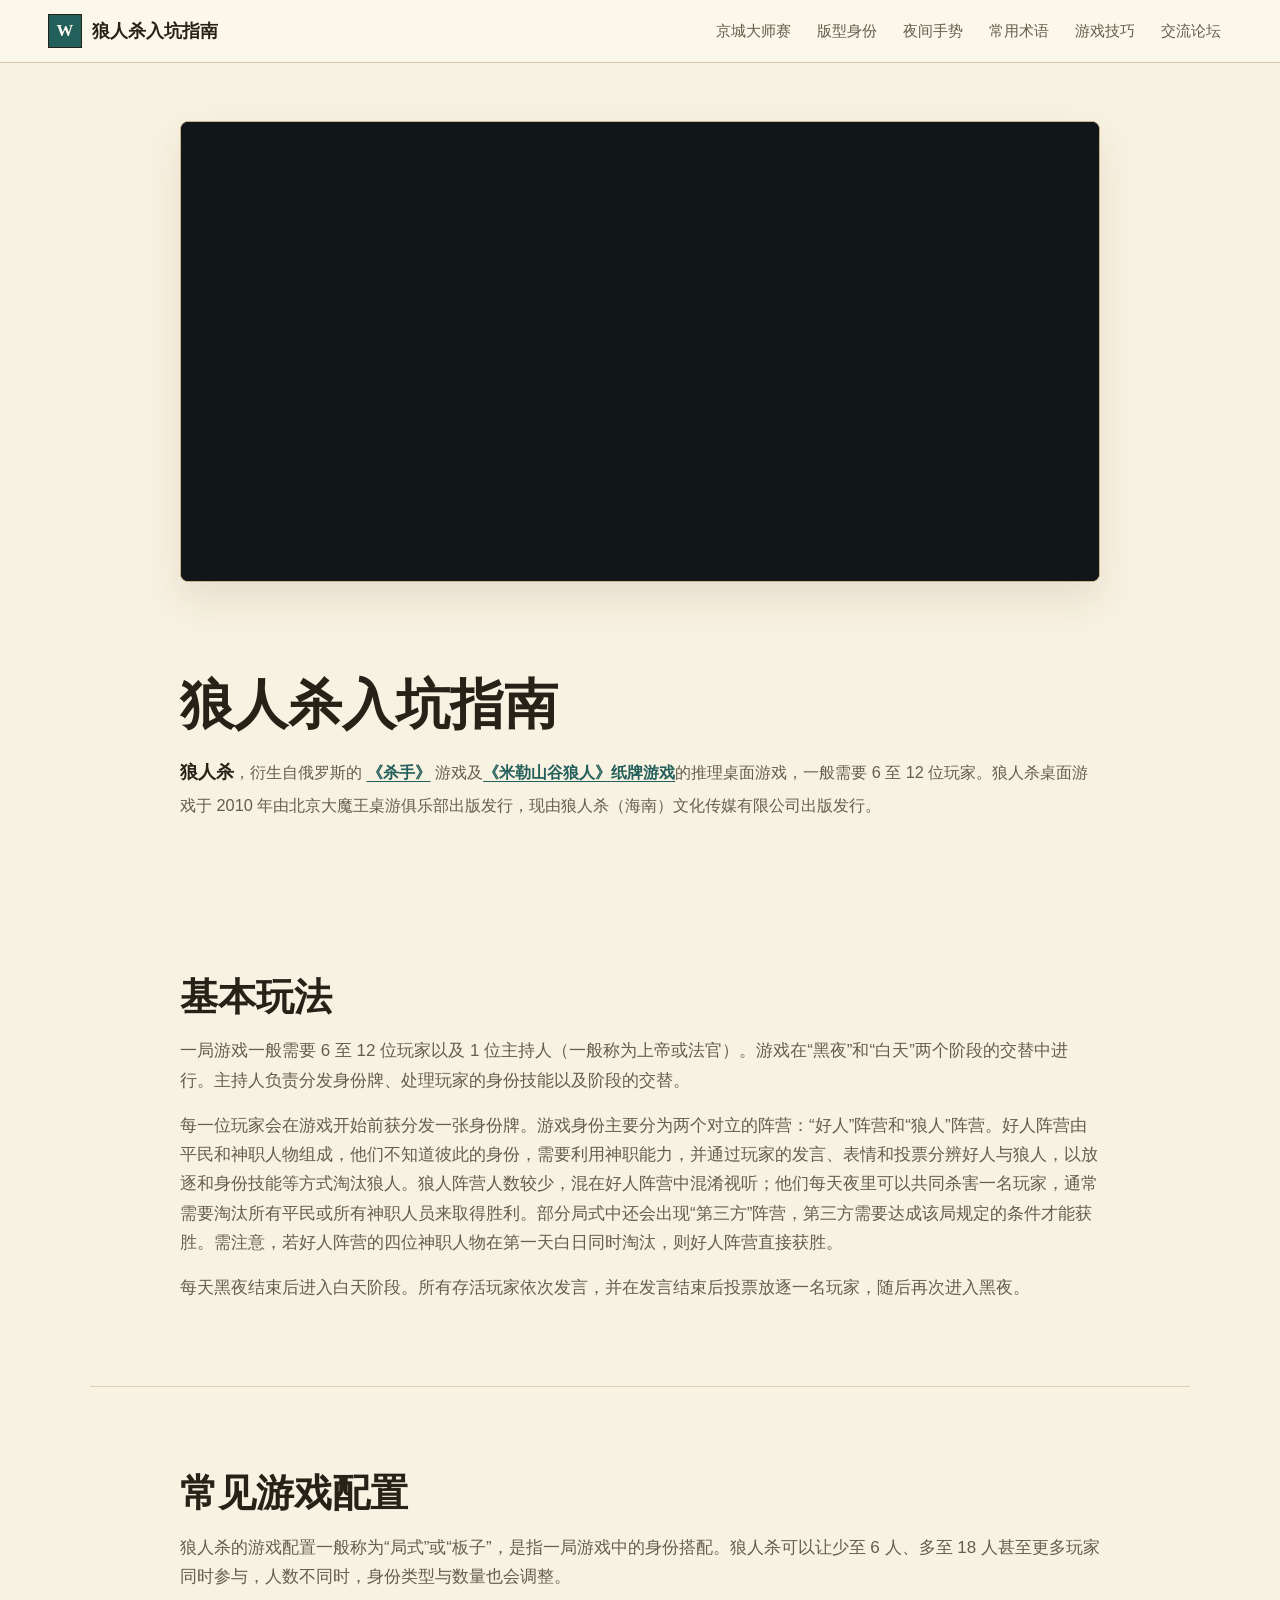
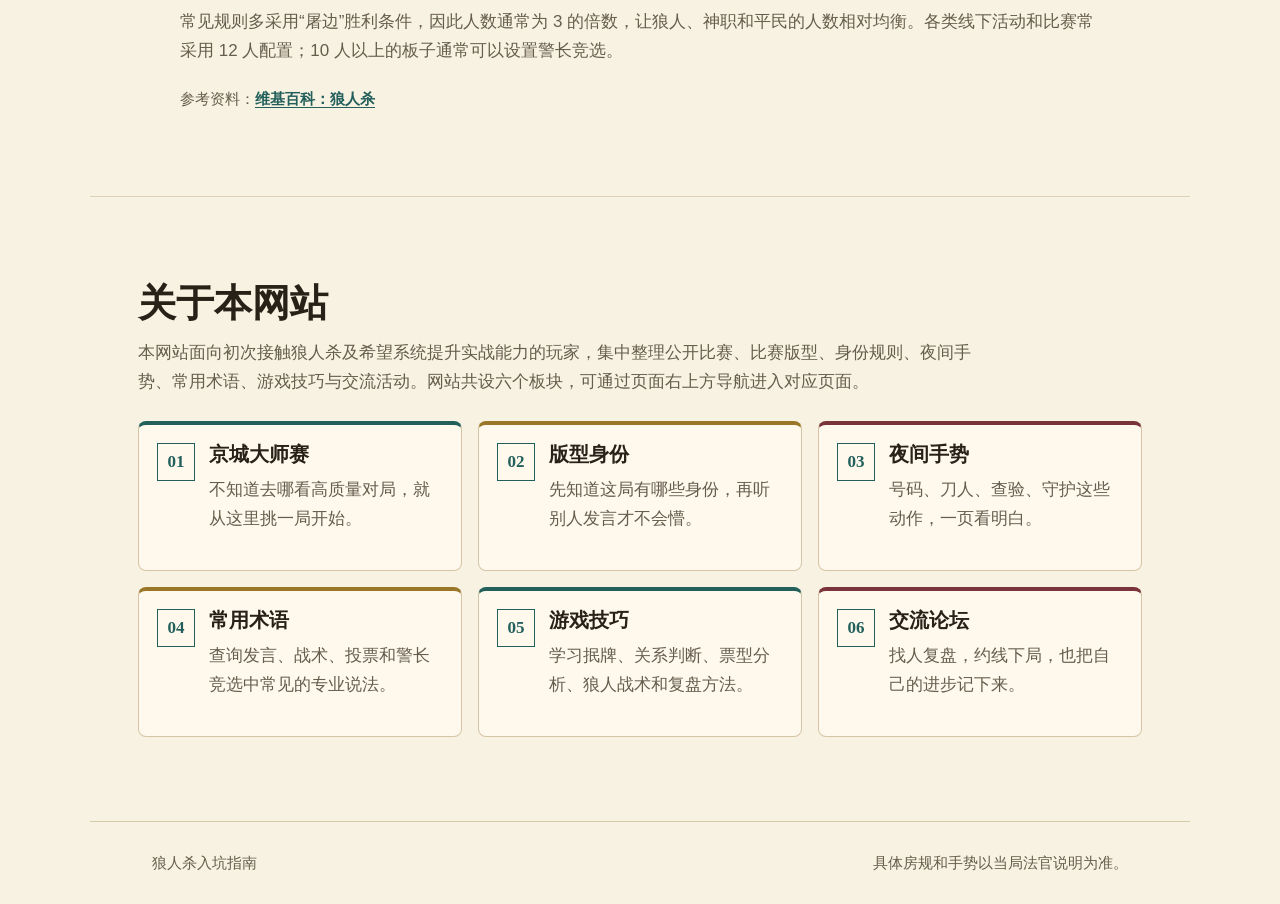
==== index.html @ 60374cb8 "添加首页动态海报并收起比赛合集" ====
﻿<!doctype html>
<html lang="zh-CN">
  <head>
    <meta charset="utf-8" />
    <meta name="viewport" content="width=device-width, initial-scale=1" />
    <link rel="icon" href="images/favicon.svg" type="image/svg+xml" />
    <title>狼人杀入坑指南</title>
    <meta
      name="description"
      content="狼人杀入门教学网站：了解基本玩法，查询京城大师赛、版型身份、夜间手势、常用术语、游戏技巧和交流活动。"
    />
    <link rel="stylesheet" href="styles.css?v=20260804-guide22" />
  </head>
  <body class="page-home">
    <a class="skip-link" href="#content">跳到正文</a>
    <header class="site-header" aria-label="主导航">
      <a class="brand" href="index.html" aria-label="狼人杀入坑指南首页">
        <span class="brand-mark" aria-hidden="true">W</span>
        <span>狼人杀入坑指南</span>
      </a>
      <button class="nav-toggle" type="button" aria-expanded="false" aria-controls="site-nav">
        <span aria-hidden="true"></span>
        <span class="visually-hidden">打开导航</span>
      </button>
      <nav class="site-nav" id="site-nav">
        <a href="pages/jcms.html">京城大师赛</a>
        <a href="pages/roles.html">版型身份</a>
        <a href="pages/signals.html">夜间手势</a>
        <a href="pages/speech.html">常用术语</a>
        <a href="pages/tips.html">游戏技巧</a>
        <a href="pages/forum.html">交流论坛</a>
      </nav>
    </header>

    <main id="content">
      <section class="home-cinematic" aria-label="狼人杀动态身份群像海报">
        <div class="home-video-stage" data-video-player>
          <video
            class="home-poster-video"
            src="media/werewolf-dynamic-poster.mp4"
            aria-label="月黑风高的村庄中，狼人杀各类身份动态群像"
            autoplay
            muted
            playsinline
            preload="metadata"
          ></video>
          <div class="video-controls" aria-label="视频控制栏">
            <button class="video-control-button" type="button" data-video-toggle aria-label="暂停" title="播放或暂停">❚❚</button>
            <input class="video-progress" type="range" min="0" max="1000" value="0" step="1" data-video-progress aria-label="视频进度" />
            <span class="video-time" aria-live="off"><span data-video-current>0:00</span><span aria-hidden="true"> / </span><span data-video-duration>0:00</span></span>
            <button class="video-control-button" type="button" data-video-mute aria-label="开启声音" title="静音或开启声音">🔇</button>
            <input class="video-volume" type="range" min="0" max="1" value="0" step="0.05" data-video-volume aria-label="音量" />
            <button class="video-speed" type="button" data-video-speed aria-label="调整播放速度" title="调整播放速度">1×</button>
            <button class="video-control-button" type="button" data-video-fullscreen aria-label="全屏播放" title="全屏">⛶</button>
          </div>
        </div>
      </section>

      <section class="hero home-guide-intro" aria-labelledby="page-title">
        <div class="hero-copy">
          <h1 id="page-title">狼人杀入坑指南</h1>
          <p class="lead home-definition">
            <strong>狼人杀</strong>，衍生自俄罗斯的
            <a href="https://zh.wikipedia.org/wiki/%E6%9D%80%E6%89%8B_(1986%E5%B9%B4%E6%B8%B8%E6%88%8F)" target="_blank" rel="noreferrer">《杀手》</a>
            游戏及<a href="https://zh.wikipedia.org/wiki/%E7%B1%B3%E5%8B%92%E5%B1%B1%E8%B0%B7%E7%8B%BC%E4%BA%BA" target="_blank" rel="noreferrer">《米勒山谷狼人》</a><a href="https://zh.wikipedia.org/wiki/%E7%B4%99%E7%89%8C%E9%81%8A%E6%88%B2" target="_blank" rel="noreferrer">纸牌游戏</a>的推理桌面游戏，一般需要 6 至 12 位玩家。狼人杀桌面游戏于 2010 年由北京大魔王桌游俱乐部出版发行，现由狼人杀（海南）文化传媒有限公司出版发行。
          </p>
        </div>
      </section>

      <section class="section home-introduction" aria-labelledby="play-title">
        <div class="reading-column">
          <h2 id="play-title">基本玩法</h2>
          <p>一局游戏一般需要 6 至 12 位玩家以及 1 位主持人（一般称为上帝或法官）。游戏在“黑夜”和“白天”两个阶段的交替中进行。主持人负责分发身份牌、处理玩家的身份技能以及阶段的交替。</p>
          <p>每一位玩家会在游戏开始前获分发一张身份牌。游戏身份主要分为两个对立的阵营：“好人”阵营和“狼人”阵营。好人阵营由平民和神职人物组成，他们不知道彼此的身份，需要利用神职能力，并通过玩家的发言、表情和投票分辨好人与狼人，以放逐和身份技能等方式淘汰狼人。狼人阵营人数较少，混在好人阵营中混淆视听；他们每天夜里可以共同杀害一名玩家，通常需要淘汰所有平民或所有神职人员来取得胜利。部分局式中还会出现“第三方”阵营，第三方需要达成该局规定的条件才能获胜。需注意，若好人阵营的四位神职人物在第一天白日同时淘汰，则好人阵营直接获胜。</p>
          <p>每天黑夜结束后进入白天阶段。所有存活玩家依次发言，并在发言结束后投票放逐一名玩家，随后再次进入黑夜。</p>
        </div>
      </section>

      <section class="section home-introduction" aria-labelledby="setup-title">
        <div class="reading-column">
          <h2 id="setup-title">常见游戏配置</h2>
          <p>狼人杀的游戏配置一般称为“局式”或“板子”，是指一局游戏中的身份搭配。狼人杀可以让少至 6 人、多至 18 人甚至更多玩家同时参与，人数不同时，身份类型与数量也会调整。</p>
          <p>常见规则多采用“屠边”胜利条件，因此人数通常为 3 的倍数，让狼人、神职和平民的人数相对均衡。各类线下活动和比赛常采用 12 人配置；10 人以上的板子通常可以设置警长竞选。</p>
          <p class="reference-line">参考资料：<a href="https://zh.wikipedia.org/wiki/%E7%8B%BC%E4%BA%BA%E6%AE%BA" target="_blank" rel="noreferrer">维基百科：狼人杀</a></p>
        </div>
      </section>

      <section class="section" aria-labelledby="portal-title">
        <div class="section-head">
          <h2 id="portal-title">关于本网站</h2>
          <p>本网站面向初次接触狼人杀及希望系统提升实战能力的玩家，集中整理公开比赛、比赛版型、身份规则、夜间手势、常用术语、游戏技巧与交流活动。网站共设六个板块，可通过页面右上方导航进入对应页面。</p>
        </div>
        <div class="portal-grid">
          <a class="portal-card accent-teal" href="pages/jcms.html">
            <span>01</span>
            <div>
              <h3>京城大师赛</h3>
              <p>不知道去哪看高质量对局，就从这里挑一局开始。</p>
            </div>
          </a>
          <a class="portal-card accent-gold" href="pages/roles.html">
            <span>02</span>
            <div>
              <h3>版型身份</h3>
              <p>先知道这局有哪些身份，再听别人发言才不会懵。</p>
            </div>
          </a>
          <a class="portal-card accent-wine" href="pages/signals.html">
            <span>03</span>
            <div>
              <h3>夜间手势</h3>
              <p>号码、刀人、查验、守护这些动作，一页看明白。</p>
            </div>
          </a>
          <a class="portal-card accent-gold" href="pages/speech.html">
            <span>04</span>
            <div>
              <h3>常用术语</h3>
              <p>查询发言、战术、投票和警长竞选中常见的专业说法。</p>
            </div>
          </a>
          <a class="portal-card accent-teal" href="pages/tips.html">
            <span>05</span>
            <div>
              <h3>游戏技巧</h3>
              <p>学习抿牌、关系判断、票型分析、狼人战术和复盘方法。</p>
            </div>
          </a>
          <a class="portal-card accent-wine" href="pages/forum.html">
            <span>06</span>
            <div>
              <h3>交流论坛</h3>
              <p>找人复盘，约线下局，也把自己的进步记下来。</p>
            </div>
          </a>
        </div>
      </section>

    </main>

    <footer class="site-footer">
      <p>狼人杀入坑指南</p>
      <p>具体房规和手势以当局法官说明为准。</p>
    </footer>
    <script src="script.js?v=20260804-guide22"></script>
  </body>
</html>
---- styles.css ----
﻿:root {
  color-scheme: light;
  --paper: #f8f2e2;
  --paper-soft: #fbf7ea;
  --surface: #fffaf0;
  --ink: #282117;
  --muted: #665d4d;
  --light: #8f836d;
  --line: #dfd1b3;
  --line-strong: #c8b58d;
  --teal: #235f5b;
  --wine: #78343a;
  --gold: #9a7728;
  --blue: #355674;
  --shadow: 0 18px 40px rgba(67, 52, 22, 0.1);
  --radius: 8px;
  --max: 1100px;
}

* {
  box-sizing: border-box;
}

html {
  scroll-behavior: smooth;
}

body {
  position: relative;
  margin: 0;
  background: var(--paper);
  color: var(--ink);
  font-family: "Microsoft YaHei", "PingFang SC", "Noto Sans CJK SC", Arial, sans-serif;
  font-size: 17px;
  line-height: 1.72;
  overflow-x: hidden;
}

body::before,
body::after {
  display: none;
  content: none;
}

.site-header,
main,
.site-footer {
  position: relative;
  z-index: 1;
}

a {
  color: inherit;
}

img {
  display: block;
  max-width: 100%;
}

button,
a {
  -webkit-tap-highlight-color: transparent;
}

.skip-link {
  position: fixed;
  left: 16px;
  top: 12px;
  z-index: 200;
  padding: 8px 12px;
  background: var(--ink);
  color: #fff;
  transform: translateY(-160%);
  transition: transform 160ms ease;
}

.skip-link:focus {
  transform: translateY(0);
}

.visually-hidden {
  position: absolute;
  width: 1px;
  height: 1px;
  padding: 0;
  margin: -1px;
  overflow: hidden;
  clip: rect(0, 0, 0, 0);
  white-space: nowrap;
  border: 0;
}

.site-header {
  position: sticky;
  top: 0;
  z-index: 100;
  display: flex;
  align-items: center;
  justify-content: space-between;
  gap: 20px;
  padding: 14px clamp(18px, 4vw, 48px);
  border-bottom: 1px solid rgba(200, 181, 141, 0.68);
  background: rgba(251, 247, 234, 0.94);
  backdrop-filter: blur(16px);
}

.brand {
  display: inline-flex;
  align-items: center;
  gap: 10px;
  min-width: max-content;
  color: var(--ink);
  font-family: "Noto Serif SC", "Songti SC", "SimSun", serif;
  font-size: 1.12rem;
  font-weight: 800;
  text-decoration: none;
}

.brand-mark {
  display: grid;
  width: 34px;
  height: 34px;
  place-items: center;
  border: 1px solid var(--ink);
  background: var(--teal);
  color: #fffaf0;
  font-family: Georgia, serif;
  font-size: 1.05rem;
  line-height: 1;
}

.site-nav {
  display: flex;
  align-items: center;
  justify-content: flex-end;
  gap: 4px;
  flex-wrap: wrap;
}

.site-nav a {
  padding: 7px 11px;
  border-radius: 7px;
  color: var(--muted);
  font-size: 0.96rem;
  line-height: 1.2;
  text-decoration: none;
}

.site-nav a:hover,
.site-nav a:focus-visible,
.site-nav a.is-active {
  background: var(--surface);
  color: var(--teal);
  outline: none;
}

.nav-toggle {
  display: none;
  width: 42px;
  height: 42px;
  border: 1px solid var(--line-strong);
  border-radius: 7px;
  background: var(--surface);
  cursor: pointer;
}

.nav-toggle span[aria-hidden="true"],
.nav-toggle::before,
.nav-toggle::after {
  display: block;
  width: 18px;
  height: 2px;
  margin: 4px auto;
  background: var(--ink);
  content: "";
}

h1,
h2,
h3 {
  margin: 0;
  font-family: "Noto Serif SC", "Songti SC", "SimSun", serif;
  line-height: 1.18;
  letter-spacing: 0;
}

h1 {
  font-size: clamp(2.6rem, 6vw, 5.6rem);
}

.hero h1 {
  white-space: nowrap;
  max-width: 100%;
  font-size: clamp(2.75rem, 4.2vw, 4.45rem);
}

h2 {
  font-size: clamp(1.65rem, 3vw, 2.7rem);
}

h3 {
  font-size: 1.22rem;
}

p {
  margin: 0;
}

.eyebrow,
.kicker {
  display: block;
  margin-bottom: 10px;
  color: var(--teal);
  font-size: 0.83rem;
  font-weight: 800;
}

.hero {
  display: grid;
  grid-template-columns: minmax(0, 1fr) minmax(360px, 0.9fr);
  gap: clamp(48px, 5vw, 72px);
  align-items: center;
  max-width: var(--max);
  margin: 0 auto;
  padding: clamp(52px, 8vw, 92px) clamp(18px, 4vw, 48px) clamp(42px, 6vw, 70px);
  text-align: left;
}

.hero-copy {
  max-width: 620px;
  min-width: 0;
}

.lead {
  margin-top: 18px;
  color: var(--muted);
  font-size: clamp(1.08rem, 1.8vw, 1.24rem);
}

.home-definition {
  font-size: 1.02rem;
  line-height: 1.9;
}

.home-definition strong {
  color: var(--ink);
  font-size: 1.12em;
}

.home-definition a,
.reference-line a {
  color: var(--teal);
  font-weight: 750;
  text-underline-offset: 3px;
}

.hero-actions,
.button-row {
  display: flex;
  flex-wrap: wrap;
  gap: 10px;
  margin-top: 28px;
}

.button,
.text-link-button,
.copy-button {
  display: inline-flex;
  align-items: center;
  justify-content: center;
  min-height: 42px;
  padding: 9px 14px;
  border: 1px solid var(--line-strong);
  border-radius: var(--radius);
  background: rgba(255, 250, 240, 0.76);
  color: var(--ink);
  font: inherit;
  font-weight: 750;
  text-decoration: none;
  cursor: pointer;
}

.button.primary,
.text-link-button.primary {
  border-color: var(--teal);
  background: var(--teal);
  color: #fffaf0;
}

.button:hover,
.text-link-button:hover,
.copy-button:hover,
.button:focus-visible,
.text-link-button:focus-visible,
.copy-button:focus-visible {
  border-color: var(--teal);
  color: var(--teal);
  outline: none;
}

.button.primary:hover,
.button.primary:focus-visible,
.text-link-button.primary:hover,
.text-link-button.primary:focus-visible {
  color: #fffaf0;
  transform: translateY(-1px);
  box-shadow: var(--shadow);
}

.hero-media {
  border: 1px solid var(--line-strong);
  border-radius: var(--radius);
  background: var(--surface);
  box-shadow: var(--shadow);
  width: 100%;
  margin: 0;
  padding: 12px;
}

.hero-media img {
  width: 100%;
  height: auto;
  object-fit: contain;
}

.home-cinematic {
  position: relative;
  width: min(920px, calc(100% - clamp(36px, 8vw, 96px)));
  margin: clamp(32px, 5vw, 58px) auto 0;
}

.home-video-stage {
  position: relative;
  overflow: hidden;
  border: 1px solid var(--line-strong);
  border-radius: var(--radius);
  background: #111719;
  box-shadow: var(--shadow);
}

.home-poster-video {
  display: block;
  width: 100%;
  height: auto;
  max-height: none;
  background: #111719;
}

.video-controls {
  position: absolute;
  z-index: 2;
  left: 0;
  right: 0;
  bottom: 0;
  display: grid;
  grid-template-columns: 40px minmax(90px, 1fr) auto 40px minmax(60px, 110px) 48px 40px;
  gap: 8px;
  align-items: center;
  padding: 12px 14px;
  background: rgba(17, 23, 25, 0.9);
  color: #fffaf0;
  opacity: 0;
  transform: translateY(100%);
  transition: opacity 180ms ease, transform 180ms ease;
}

.home-video-stage:hover .video-controls,
.home-video-stage:focus-within .video-controls {
  opacity: 1;
  transform: translateY(0);
}

.video-control-button,
.video-speed {
  display: inline-grid;
  place-items: center;
  min-width: 36px;
  height: 36px;
  padding: 0 6px;
  border: 0;
  border-radius: 4px;
  background: transparent;
  color: inherit;
  font: inherit;
  font-weight: 800;
  cursor: pointer;
}

.video-control-button:hover,
.video-control-button:focus-visible,
.video-speed:hover,
.video-speed:focus-visible {
  background: rgba(255, 255, 255, 0.14);
  outline: 2px solid rgba(255, 250, 240, 0.72);
  outline-offset: 1px;
}

.video-progress,
.video-volume {
  width: 100%;
  height: 5px;
  margin: 0;
  border-radius: 999px;
  background: linear-gradient(to right, #d6a73c var(--video-progress, 0%), rgba(255, 255, 255, 0.34) var(--video-progress, 0%));
  appearance: none;
  cursor: pointer;
}

.video-volume {
  background: linear-gradient(to right, #d6a73c var(--video-volume, 0%), rgba(255, 255, 255, 0.34) var(--video-volume, 0%));
}

.video-progress::-webkit-slider-thumb,
.video-volume::-webkit-slider-thumb {
  width: 14px;
  height: 14px;
  border: 0;
  border-radius: 50%;
  background: #fffaf0;
  appearance: none;
}

.video-progress::-moz-range-thumb,
.video-volume::-moz-range-thumb {
  width: 14px;
  height: 14px;
  border: 0;
  border-radius: 50%;
  background: #fffaf0;
}

.video-time {
  min-width: 92px;
  font-size: 0.86rem;
  font-variant-numeric: tabular-nums;
  white-space: nowrap;
}

.home-guide-intro {
  grid-template-columns: minmax(0, 1fr);
  gap: 0;
  width: min(920px, calc(100% - clamp(36px, 8vw, 96px)));
  padding-inline: 0;
}

.home-guide-intro .hero-copy {
  width: 100%;
  max-width: none;
}

.home-introduction .reading-column {
  margin-inline: auto;
}

.section,
.page-shell {
  width: min(100%, var(--max));
  margin-inline: auto;
  padding-inline: clamp(18px, 4vw, 48px);
}

.section {
  padding-block: clamp(48px, 7vw, 84px);
}

.section + .section {
  border-top: 1px solid rgba(200, 181, 141, 0.55);
}

.section-head {
  max-width: 840px;
  margin-bottom: 24px;
}

.section-head p,
.page-hero p,
.setup-panel-body > p {
  margin-top: 12px;
  color: var(--muted);
}

.reading-column {
  max-width: 920px;
}

.reading-column p {
  margin-top: 16px;
  color: var(--muted);
}

.reference-line {
  padding-top: 4px;
  font-size: 0.95rem;
}

.home-showcase {
  display: grid;
  width: min(100%, calc(var(--max) + 180px));
  grid-template-columns: repeat(2, minmax(0, 1fr));
  gap: clamp(18px, 3vw, 28px);
  padding-top: 0;
}

.home-showcase .media-card:first-child {
  grid-column: 1 / -1;
}

.home-showcase .media-card {
  padding: 12px;
}

.home-showcase .media-card img {
  width: 100%;
  aspect-ratio: 16 / 9;
  object-fit: contain;
  background: #fff6df;
}

.page-hero {
  width: min(100%, var(--max));
  margin-inline: auto;
  padding: clamp(48px, 7vw, 78px) clamp(18px, 4vw, 48px) 28px;
  text-align: left;
}

.page-hero h1 {
  font-size: clamp(2.15rem, 5vw, 4.2rem);
  max-width: 980px;
}

.page-hero p {
  max-width: 900px;
  font-size: 1.08rem;
}

.page-shell {
  padding-bottom: clamp(58px, 8vw, 96px);
}

.page-roles .page-shell {
  width: min(100%, 1280px);
}

.page-section {
  padding-block: 34px;
}

.page-section + .page-section {
  border-top: 1px solid rgba(200, 181, 141, 0.52);
}

.grid,
.two-column,
.three-column,
.four-column,
.stat-grid,
.portal-grid,
.role-mini-grid,
.gesture-grid {
  display: grid;
  gap: 16px;
}

.two-column {
  grid-template-columns: repeat(2, minmax(0, 1fr));
}

.three-column {
  grid-template-columns: repeat(3, minmax(0, 1fr));
}

.four-column,
.portal-grid,
.stat-grid {
  grid-template-columns: repeat(4, minmax(0, 1fr));
}

.portal-grid {
  grid-template-columns: repeat(3, minmax(0, 1fr));
}

.card,
.portal-card,
.info-card,
.tip-card,
.template-card,
.forum-card,
.stat-card,
.signal-card,
.role-mini-card {
  border: 1px solid rgba(200, 181, 141, 0.76);
  border-radius: var(--radius);
  background: rgba(255, 250, 240, 0.78);
}

.card,
.portal-card,
.info-card,
.tip-card,
.forum-card,
.stat-card,
.signal-card,
.role-mini-card {
  padding: 18px;
}

.portal-card {
  display: flex;
  gap: 14px;
  min-height: 150px;
  color: inherit;
  text-decoration: none;
}

.portal-card > span {
  display: grid;
  width: 38px;
  height: 38px;
  flex: 0 0 auto;
  place-items: center;
  border: 1px solid var(--teal);
  color: var(--teal);
  font-family: Georgia, serif;
  font-weight: 800;
}

.portal-card:hover,
.portal-card:focus-visible {
  border-color: var(--teal);
  box-shadow: 0 12px 30px rgba(67, 52, 22, 0.09);
  outline: none;
}

.card p,
.portal-card p,
.info-card p,
.tip-card p,
.template-card p,
.forum-card p,
.signal-card p,
.role-mini-card p,
.stat-card p {
  margin-top: 9px;
  color: var(--muted);
}

.accent-teal {
  border-top: 4px solid var(--teal);
}

.accent-wine {
  border-top: 4px solid var(--wine);
}

.accent-gold {
  border-top: 4px solid var(--gold);
}

.callout {
  padding: 16px 18px;
  border: 1px solid var(--line-strong);
  border-left: 5px solid var(--gold);
  border-radius: var(--radius);
  background: rgba(255, 250, 240, 0.86);
  color: var(--muted);
}

.callout strong {
  color: var(--ink);
}

.stat-card span {
  color: var(--light);
  font-size: 0.92rem;
  font-weight: 800;
}

.stat-card strong {
  display: block;
  margin-top: 6px;
  color: var(--teal);
  font-size: 1.6rem;
  line-height: 1.1;
}

.season-panel,
.setup-panel {
  border: 1px solid var(--line-strong);
  border-radius: var(--radius);
  background: rgba(255, 250, 240, 0.72);
}

.season-panel + .season-panel,
.setup-panel + .setup-panel {
  margin-top: 12px;
}

.season-panel summary,
.setup-panel summary {
  display: flex;
  align-items: center;
  justify-content: space-between;
  gap: 16px;
  min-height: 58px;
  padding: 13px 16px;
  cursor: pointer;
  font-weight: 800;
}

.season-panel summary small,
.setup-panel summary small {
  color: var(--muted);
  font-weight: 700;
}

.season-body,
.setup-panel-body {
  padding: 0 16px 18px;
}

.board-chip-row {
  display: flex;
  flex-wrap: wrap;
  gap: 8px;
  margin-bottom: 14px;
}

.board-chip,
.tag {
  display: inline-flex;
  align-items: center;
  min-height: 30px;
  padding: 4px 9px;
  border: 1px solid var(--line);
  border-radius: 999px;
  background: rgba(255, 255, 255, 0.48);
  color: var(--muted);
  font-size: 0.92rem;
  font-weight: 700;
}

.table-wrap {
  overflow-x: auto;
  border: 1px solid var(--line-strong);
  border-radius: var(--radius);
  background: rgba(255, 250, 240, 0.88);
}

table {
  width: 100%;
  min-width: 760px;
  border-collapse: collapse;
}

th,
td {
  padding: 11px 12px;
  border-bottom: 1px solid rgba(200, 181, 141, 0.62);
  text-align: left;
  vertical-align: top;
}

th {
  background: rgba(246, 239, 217, 0.84);
  color: var(--ink);
  font-size: 0.94rem;
}

td {
  color: var(--muted);
  font-size: 0.96rem;
}

td a {
  color: var(--teal);
  font-weight: 800;
  text-decoration: none;
}

tr:last-child td {
  border-bottom: 0;
}

.compact-table table {
  min-width: 680px;
}

.role-mini-grid {
  grid-template-columns: repeat(2, minmax(0, 1fr));
  grid-auto-rows: 430px;
  margin-top: 16px;
}

.identity-gallery {
  display: grid;
  grid-template-columns: repeat(6, minmax(0, 1fr));
  gap: 18px;
  margin-top: 18px;
}

.identity-gallery-card {
  position: relative;
  isolation: isolate;
  display: grid;
  aspect-ratio: 480 / 681;
  place-items: center;
  min-width: 0;
  margin: 0;
  padding: 5px;
  border: 1px solid rgba(200, 181, 141, 0.8);
  border-radius: 5px;
  background: rgba(255, 250, 240, 0.72);
  box-shadow: 0 10px 24px rgba(67, 52, 22, 0.08);
  cursor: zoom-in;
  transform: translateY(0) scale(1);
  transition: border-color 220ms ease, box-shadow 220ms ease, transform 220ms ease;
}

.identity-gallery-card::before {
  position: absolute;
  inset: -7px;
  z-index: -1;
  border-radius: 7px;
  background: radial-gradient(circle at 50% 45%, rgba(214, 177, 74, 0.24), transparent 68%);
  content: "";
  opacity: 0;
  transform: scale(0.86);
  transition: opacity 280ms ease, transform 3s ease;
}

.identity-gallery-card:hover,
.identity-gallery-card:focus-visible {
  z-index: 4;
  border-color: rgba(154, 119, 40, 0.9);
  box-shadow: 0 22px 42px rgba(67, 52, 22, 0.2), 0 0 0 3px rgba(154, 119, 40, 0.1);
  outline: none;
  transform: translateY(-7px) scale(1.045);
}

.identity-gallery-card:hover::before,
.identity-gallery-card:focus-visible::before {
  opacity: 1;
  transform: scale(1.12);
}

.identity-gallery-card img {
  display: block;
  width: 100%;
  height: 100%;
  object-fit: contain;
  transform-origin: 50% 55%;
  transition: filter 240ms ease, transform 220ms ease;
}

.identity-motion-wolf:hover img,
.identity-motion-wolf:focus-visible img {
  animation: identity-wolf-awaken 3s cubic-bezier(0.22, 0.72, 0.2, 1) both;
}

.identity-motion-mystic:hover img,
.identity-motion-mystic:focus-visible img {
  animation: identity-mystic-awaken 3s cubic-bezier(0.22, 0.72, 0.2, 1) both;
}

.identity-motion-martial:hover img,
.identity-motion-martial:focus-visible img {
  animation: identity-martial-awaken 3s cubic-bezier(0.22, 0.72, 0.2, 1) both;
}

.identity-motion-story:hover img,
.identity-motion-story:focus-visible img {
  animation: identity-story-awaken 3s cubic-bezier(0.22, 0.72, 0.2, 1) both;
}

@keyframes identity-wolf-awaken {
  0% { filter: brightness(1) saturate(1); transform: scale(1) rotate(0); }
  24% { filter: brightness(0.92) saturate(1.18) drop-shadow(0 0 7px rgba(120, 52, 58, 0.3)); transform: scale(1.035) rotate(-0.8deg); }
  56% { filter: brightness(1.08) saturate(1.26) drop-shadow(0 0 13px rgba(120, 52, 58, 0.42)); transform: scale(1.055) rotate(0.7deg); }
  100% { filter: brightness(1.03) saturate(1.12) drop-shadow(0 0 8px rgba(120, 52, 58, 0.28)); transform: scale(1.025) rotate(0); }
}

@keyframes identity-mystic-awaken {
  0% { filter: brightness(1) saturate(1); transform: translateY(0) scale(1); }
  32% { filter: brightness(1.08) saturate(1.1) drop-shadow(0 0 8px rgba(73, 86, 144, 0.32)); transform: translateY(-5px) scale(1.025); }
  66% { filter: brightness(1.12) saturate(1.16) drop-shadow(0 0 14px rgba(154, 119, 40, 0.34)); transform: translateY(-2px) scale(1.045); }
  100% { filter: brightness(1.05) saturate(1.08) drop-shadow(0 0 8px rgba(73, 86, 144, 0.24)); transform: translateY(0) scale(1.025); }
}

@keyframes identity-martial-awaken {
  0% { filter: contrast(1) brightness(1); transform: scale(1) rotate(0); }
  26% { filter: contrast(1.06) brightness(1.05); transform: scale(1.035) rotate(0.65deg); }
  44% { transform: scale(1.045) rotate(-0.45deg); }
  64% { filter: contrast(1.1) brightness(1.08) drop-shadow(0 0 10px rgba(35, 95, 91, 0.28)); transform: scale(1.055) rotate(0.2deg); }
  100% { filter: contrast(1.04) brightness(1.03); transform: scale(1.025) rotate(0); }
}

@keyframes identity-story-awaken {
  0% { filter: brightness(1); transform: translateY(0) scale(1) rotate(0); }
  38% { filter: brightness(1.08) saturate(1.08); transform: translateY(-4px) scale(1.035) rotate(-0.4deg); }
  72% { transform: translateY(-1px) scale(1.045) rotate(0.35deg); }
  100% { filter: brightness(1.04) saturate(1.04); transform: translateY(0) scale(1.025) rotate(0); }
}

.identity-dialog {
  width: min(540px, calc(100vw - 36px));
  max-width: none;
  max-height: calc(100vh - 36px);
  padding: 12px;
  overflow: visible;
  border: 1px solid rgba(200, 181, 141, 0.92);
  border-radius: 8px;
  background: rgba(255, 250, 240, 0.98);
  box-shadow: 0 30px 90px rgba(24, 18, 10, 0.42);
  color: var(--ink);
}

.identity-dialog::backdrop {
  background: rgba(24, 20, 15, 0.76);
  backdrop-filter: blur(7px);
}

.identity-dialog figure {
  display: grid;
  justify-items: center;
  gap: 8px;
  margin: 0;
}

.identity-dialog img {
  width: auto;
  max-width: 100%;
  height: auto;
  max-height: calc(100vh - 112px);
  object-fit: contain;
}

.identity-dialog figcaption {
  color: var(--muted);
  font-family: "Noto Serif SC", "Songti SC", "SimSun", serif;
  font-size: 1.05rem;
  font-weight: 800;
}

.identity-dialog-close {
  position: absolute;
  top: 8px;
  right: 8px;
  z-index: 2;
  display: grid;
  width: 38px;
  height: 38px;
  padding: 0;
  place-items: center;
  border: 1px solid rgba(200, 181, 141, 0.9);
  border-radius: 50%;
  background: rgba(255, 250, 240, 0.92);
  color: var(--ink);
  cursor: pointer;
  font-size: 1.65rem;
  line-height: 1;
}

.has-scroll-reveal [data-reveal] {
  opacity: 0;
  transform: translateY(18px);
  transition: opacity 640ms ease var(--reveal-delay, 0ms), transform 640ms cubic-bezier(0.2, 0.7, 0.2, 1) var(--reveal-delay, 0ms);
}

.has-scroll-reveal [data-reveal].is-revealed {
  opacity: 1;
  transform: translateY(0);
}

.pointer-halo {
  position: fixed;
  top: -17px;
  left: -17px;
  z-index: 180;
  width: 34px;
  height: 34px;
  border: 1px solid rgba(154, 119, 40, 0.52);
  border-radius: 50%;
  background: radial-gradient(circle, rgba(255, 241, 181, 0.14), transparent 66%);
  box-shadow: 0 0 16px rgba(154, 119, 40, 0.16);
  opacity: 0;
  pointer-events: none;
  transition: width 180ms ease, height 180ms ease, top 180ms ease, left 180ms ease, border-color 180ms ease, opacity 180ms ease;
}

.pointer-halo.is-visible {
  opacity: 1;
}

.pointer-halo.is-active {
  top: -24px;
  left: -24px;
  width: 48px;
  height: 48px;
  border-color: rgba(35, 95, 91, 0.62);
  background: radial-gradient(circle, rgba(35, 95, 91, 0.12), transparent 68%);
}

.scroll-progress {
  position: fixed;
  top: 0;
  right: 0;
  left: 0;
  z-index: 190;
  height: 3px;
  background: linear-gradient(90deg, var(--teal), #c69c39, var(--wine));
  box-shadow: 0 1px 8px rgba(154, 119, 40, 0.28);
  pointer-events: none;
  transform: scaleX(0);
  transform-origin: left center;
}

.role-mini-card {
  position: relative;
  isolation: isolate;
  width: 100%;
  height: 100%;
  min-height: 0;
  overflow: hidden;
  background: #fffaf0;
}

.role-mini-card-art {
  position: absolute;
  top: 14px;
  right: 14px;
  bottom: 14px;
  z-index: 0;
  width: 46%;
  height: calc(100% - 28px);
  object-fit: contain;
  object-position: center;
  opacity: 0.62;
  pointer-events: none;
  transition: opacity 260ms ease;
}

.role-mini-card:hover .role-mini-card-art {
  opacity: 0.72;
}

.role-mini-card::after {
  position: absolute;
  inset: 0;
  z-index: 1;
  background: linear-gradient(90deg, rgba(255, 250, 240, 0.98) 0%, rgba(255, 250, 240, 0.9) 50%, rgba(255, 250, 240, 0.22) 100%);
  content: "";
}

.role-mini-card > :not(.role-mini-card-art) {
  position: relative;
  z-index: 2;
}

.gesture-grid {
  grid-template-columns: repeat(4, minmax(0, 1fr));
}

.role-mini-card span {
  color: var(--teal);
  font-size: 0.88rem;
  font-weight: 800;
}

.role-mini-card h3 {
  margin-top: 5px;
}

.setup-camp-list {
  display: flex;
  flex-wrap: wrap;
  gap: 8px;
  margin-top: 12px;
}

.setup-note {
  margin-top: 14px;
  color: var(--muted);
}

.role-mini-card strong {
  color: var(--ink);
}

.gesture-card {
  min-height: 220px;
  padding: 16px;
  border: 1px solid rgba(200, 181, 141, 0.76);
  border-radius: var(--radius);
  background: rgba(255, 250, 240, 0.8);
}

.gesture-thumb {
  display: grid;
  width: 64px;
  height: 64px;
  place-items: center;
  margin-bottom: 12px;
  border: 1px solid var(--line-strong);
  border-radius: 50%;
  background: linear-gradient(180deg, #fffdf6, #f4e6c6);
  color: var(--teal);
  font-family: "Noto Serif SC", "Songti SC", "SimSun", serif;
  font-size: 1.45rem;
  font-weight: 900;
  line-height: 1;
  box-shadow: inset 0 -8px 18px rgba(154, 119, 40, 0.12);
}

.gesture-thumb.down {
  position: relative;
}

.gesture-thumb.down::after {
  position: absolute;
  right: -2px;
  bottom: -6px;
  color: var(--wine);
  content: "↓";
  font-family: Arial, sans-serif;
  font-size: 1rem;
}

.gesture-card p {
  margin-top: 8px;
  color: var(--muted);
}

.media-card {
  border: 1px solid var(--line-strong);
  border-radius: var(--radius);
  background: var(--surface);
  padding: 10px;
}

.media-card img {
  width: 100%;
  height: auto;
  object-fit: contain;
}

.page-visual img {
  width: 100%;
  height: auto;
  object-fit: contain;
}

.signal-image img {
  aspect-ratio: auto;
  object-fit: contain;
  background: #fff6df;
}

.signals-detail {
  display: block;
}

.glossary-nav {
  position: sticky;
  top: 74px;
  z-index: 20;
  display: flex;
  flex-wrap: wrap;
  gap: 8px;
  padding: 12px 0 18px;
  border-bottom: 1px solid rgba(200, 181, 141, 0.62);
  background: rgba(246, 239, 217, 0.95);
  backdrop-filter: blur(12px);
}

.glossary-nav a {
  padding: 7px 11px;
  border: 1px solid var(--line-strong);
  border-radius: 7px;
  background: rgba(255, 250, 240, 0.86);
  color: var(--teal);
  font-size: 0.94rem;
  font-weight: 800;
  line-height: 1.2;
  text-decoration: none;
}

.glossary-section {
  scroll-margin-top: 140px;
}

.glossary-search {
  max-width: 760px;
  margin-bottom: 24px;
}

.glossary-search label {
  display: block;
  margin-bottom: 8px;
  color: var(--ink);
  font-weight: 800;
}

.glossary-search-row {
  display: flex;
  align-items: center;
  gap: 14px;
}

.glossary-search input {
  min-width: 0;
  flex: 1;
  min-height: 48px;
  padding: 10px 14px;
  border: 1px solid var(--line-strong);
  border-radius: var(--radius);
  background: rgba(255, 250, 240, 0.86);
  color: var(--ink);
  font: inherit;
  box-shadow: 0 8px 20px rgba(67, 52, 22, 0.05);
}

.glossary-search input:focus {
  border-color: var(--teal);
  outline: 3px solid rgba(35, 95, 91, 0.14);
}

#glossary-count {
  min-width: 86px;
  color: var(--muted);
  font-size: 0.94rem;
  text-align: right;
}

.glossary-empty {
  padding: 20px 0;
  color: var(--muted);
}

.glossary-list {
  display: grid;
  grid-template-columns: repeat(2, minmax(0, 1fr));
  gap: 0 28px;
  margin: 20px 0 0;
}

.glossary-list > div {
  display: grid;
  grid-template-columns: minmax(112px, 0.38fr) minmax(0, 1fr);
  gap: 16px;
  align-content: start;
  padding: 13px 0;
  border-top: 1px solid rgba(200, 181, 141, 0.58);
}

.glossary-list dt {
  color: var(--teal);
  font-weight: 850;
}

.glossary-list dd {
  margin: 0;
  color: var(--muted);
}

.template-card {
  overflow: hidden;
}

.template-head {
  padding: 16px 16px 0;
}

.template-box {
  margin-top: 12px;
  padding: 14px 16px;
  border-block: 1px solid rgba(200, 181, 141, 0.62);
  background: rgba(255, 255, 255, 0.46);
  color: var(--ink);
  font-size: 0.98rem;
  line-height: 1.65;
  white-space: pre-wrap;
}

.template-card .copy-button,
.copy-wrap .copy-button {
  margin: 14px 16px 16px;
}

.copy-wrap {
  border: 1px solid var(--line-strong);
  border-radius: var(--radius);
  background: rgba(255, 250, 240, 0.78);
}

.mini-meta {
  display: flex;
  flex-wrap: wrap;
  gap: 8px;
  margin-bottom: 8px;
}

.mini-meta span {
  color: var(--teal);
  font-size: 0.88rem;
  font-weight: 800;
}

.flow-list {
  display: grid;
  gap: 12px;
}

.flow-step {
  display: grid;
  grid-template-columns: 150px minmax(0, 1fr);
  gap: 18px;
  padding: 16px 0;
  border-bottom: 1px solid rgba(200, 181, 141, 0.56);
}

.flow-step:last-child {
  border-bottom: 0;
}

.flow-step h3 {
  color: var(--teal);
}

.flow-step p,
li {
  color: var(--muted);
}

ul {
  margin: 10px 0 0;
  padding-left: 1.15rem;
}

.site-footer {
  display: flex;
  justify-content: space-between;
  gap: 16px;
  width: min(100%, var(--max));
  margin-inline: auto;
  padding: 28px clamp(30px, 5vw, 62px);
  border-top: 1px solid rgba(200, 181, 141, 0.68);
  color: var(--muted);
  font-size: 0.95rem;
}

.is-filtered-out,
[hidden] {
  display: none !important;
}

@media (min-width: 1440px) {
  .page-roles .page-shell {
    width: min(1280px, calc(100vw - 96px));
  }
}

@media (max-width: 1120px) {
  .hero {
    grid-template-columns: 1fr;
    gap: 28px;
    text-align: left;
  }

  .hero-copy {
    max-width: none;
  }

  .two-column,
  .three-column,
  .four-column,
  .portal-grid,
  .stat-grid,
  .role-mini-grid,
  .gesture-grid,
  .home-showcase,
  .glossary-list {
    grid-template-columns: repeat(2, minmax(0, 1fr));
  }

  .identity-gallery {
    grid-template-columns: repeat(4, minmax(0, 1fr));
  }

  .flow-step {
    grid-template-columns: 1fr;
    gap: 6px;
  }
}

@media (max-width: 760px) {
  body {
    font-size: 16px;
  }

  .site-header {
    align-items: flex-start;
  }

  .nav-toggle {
    display: block;
  }

  .site-nav {
    position: absolute;
    left: 0;
    right: 0;
    top: 63px;
    display: none;
    flex-direction: column;
    align-items: stretch;
    padding: 10px 18px 16px;
    border-bottom: 1px solid var(--line-strong);
    background: rgba(251, 247, 234, 0.98);
  }

  .site-nav.is-open {
    display: flex;
  }

  .site-nav a {
    padding: 11px 10px;
  }

  .hero {
    padding-top: 42px;
  }

  .home-cinematic {
    margin-top: 24px;
  }

  .video-controls {
    grid-template-columns: 36px minmax(80px, 1fr) auto 36px 42px 36px;
    gap: 4px;
    padding: 8px;
  }

  .video-volume {
    display: none;
  }

  .video-time {
    min-width: 78px;
    font-size: 0.76rem;
  }

  .hero h1 {
    font-size: clamp(2.15rem, 11vw, 3.25rem);
  }

  .hero-media,
  .home-showcase .media-card {
    padding: 8px;
  }

  .two-column,
  .three-column,
  .four-column,
  .portal-grid,
  .stat-grid,
  .role-mini-grid,
  .gesture-grid,
  .home-showcase,
  .glossary-list {
    grid-template-columns: 1fr;
  }

  .identity-gallery {
    grid-template-columns: repeat(2, minmax(0, 1fr));
    gap: 12px;
  }

  .role-mini-grid {
    grid-auto-rows: 520px;
  }

  .glossary-list > div {
    grid-template-columns: minmax(104px, 0.34fr) minmax(0, 1fr);
  }

  .glossary-search-row {
    align-items: stretch;
    flex-direction: column;
    gap: 8px;
  }

  #glossary-count {
    min-width: 0;
    text-align: left;
  }

  .glossary-nav {
    top: 62px;
    overflow-x: auto;
    flex-wrap: nowrap;
  }

  .glossary-nav a {
    flex: 0 0 auto;
  }

  .site-footer {
    display: block;
  }

  .site-footer p + p {
    margin-top: 6px;
  }
}

@media (prefers-reduced-motion: reduce) {
  html {
    scroll-behavior: auto;
  }

  .identity-gallery-card,
  .identity-gallery-card::before,
  .identity-gallery-card img,
  .home-poster-stage,
  .home-poster-image,
  .has-scroll-reveal [data-reveal] {
    animation: none !important;
    transition: none !important;
  }

  .has-scroll-reveal [data-reveal] {
    opacity: 1;
    transform: none;
  }

  .pointer-halo {
    display: none;
  }
}
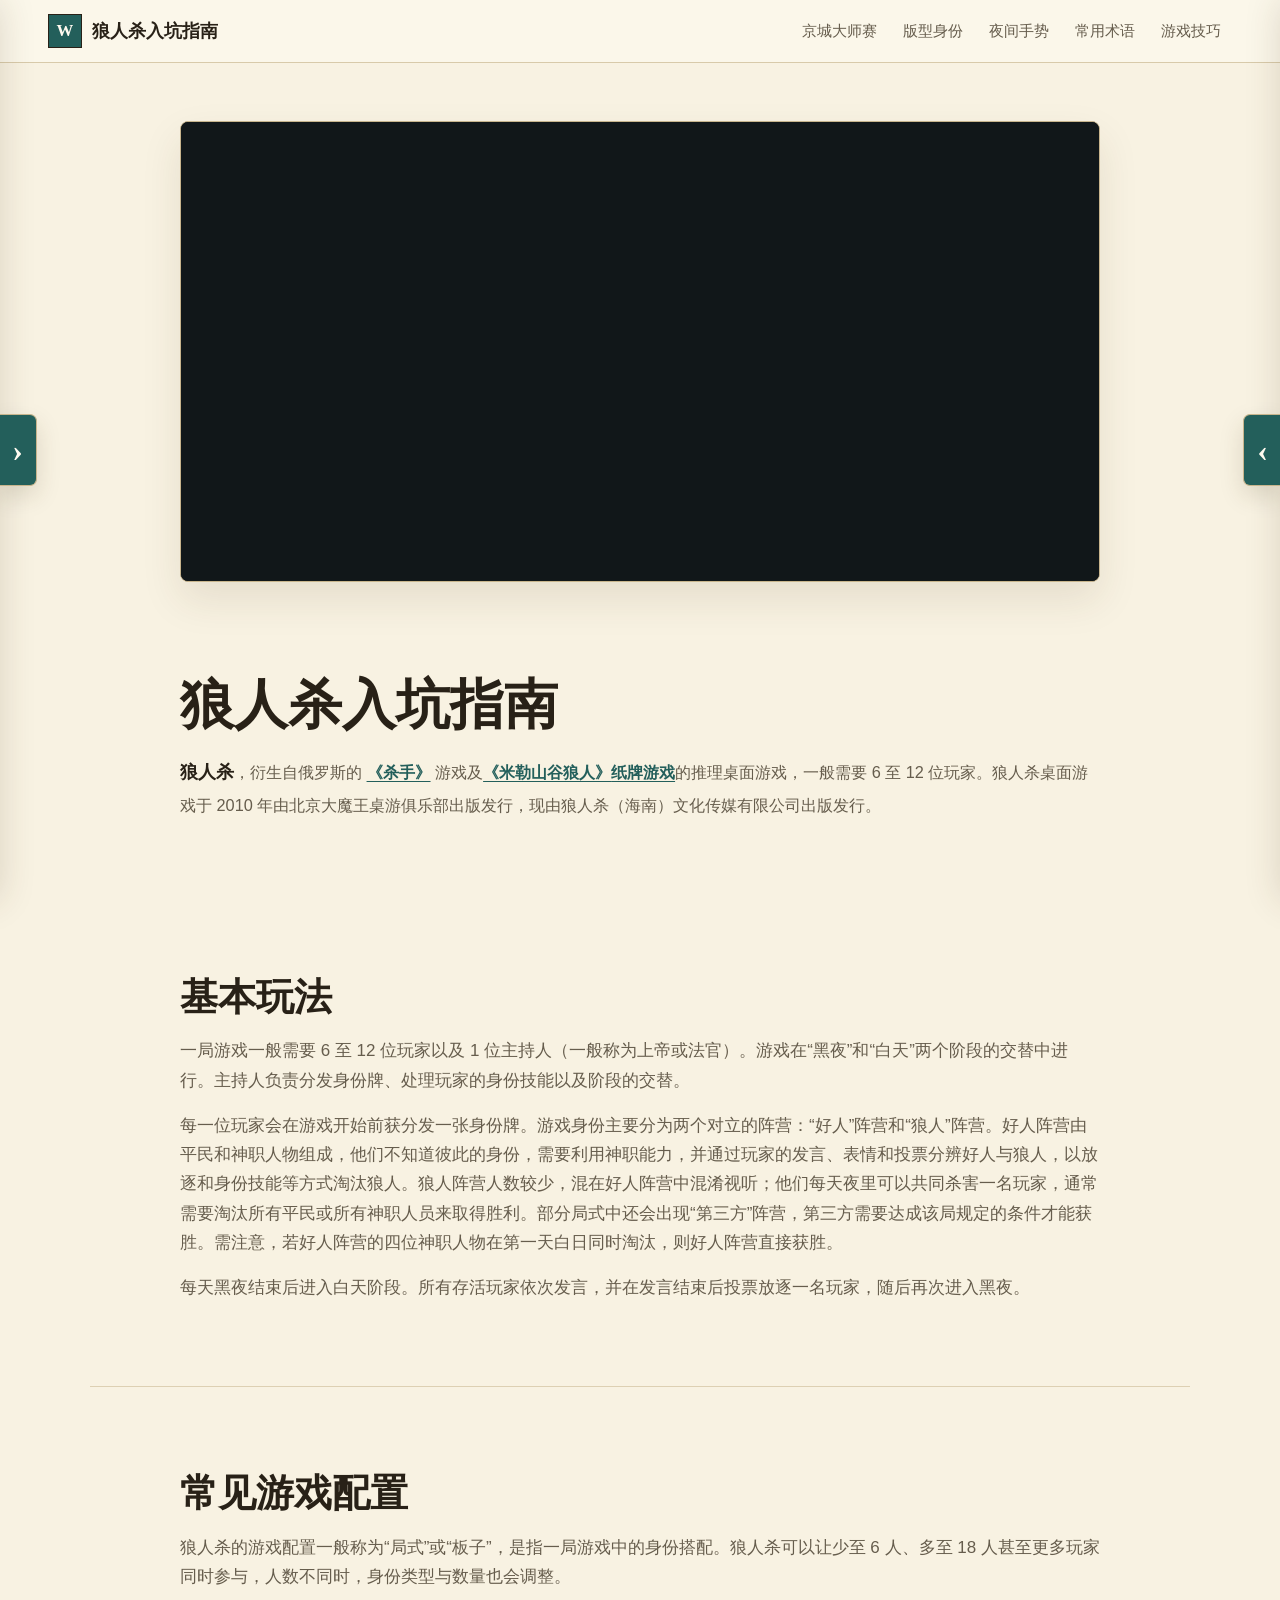
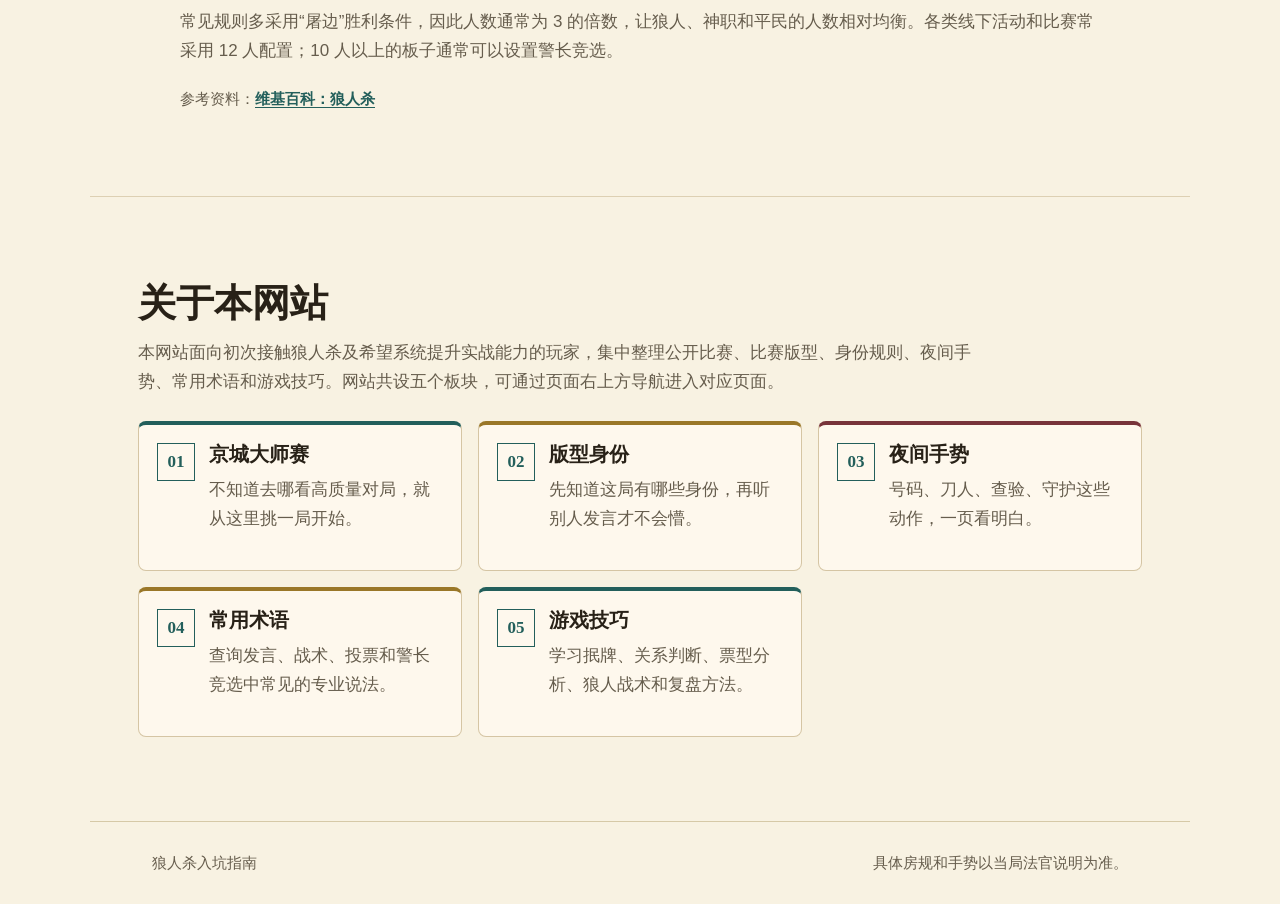
==== commit 5b02b46c: "更新网站内容、赛事数据与侧边菜单" ====
--- a/index.html
+++ b/index.html
@@ -7,9 +7,9 @@
     <title>狼人杀入坑指南</title>
     <meta
       name="description"
-      content="狼人杀入门教学网站：了解基本玩法，查询京城大师赛、版型身份、夜间手势、常用术语、游戏技巧和交流活动。"
+      content="狼人杀入门教学网站：了解基本玩法，查询京城大师赛、版型身份、夜间手势、常用术语和游戏技巧。"
     />
-    <link rel="stylesheet" href="styles.css?v=20260804-guide22" />
+    <link rel="stylesheet" href="styles.css?v=20260825-guide24" />
   </head>
   <body class="page-home">
     <a class="skip-link" href="#content">跳到正文</a>
@@ -28,7 +28,6 @@
         <a href="pages/signals.html">夜间手势</a>
         <a href="pages/speech.html">常用术语</a>
         <a href="pages/tips.html">游戏技巧</a>
-        <a href="pages/forum.html">交流论坛</a>
       </nav>
     </header>
 
@@ -88,7 +87,7 @@
       <section class="section" aria-labelledby="portal-title">
         <div class="section-head">
           <h2 id="portal-title">关于本网站</h2>
-          <p>本网站面向初次接触狼人杀及希望系统提升实战能力的玩家，集中整理公开比赛、比赛版型、身份规则、夜间手势、常用术语、游戏技巧与交流活动。网站共设六个板块，可通过页面右上方导航进入对应页面。</p>
+          <p>本网站面向初次接触狼人杀及希望系统提升实战能力的玩家，集中整理公开比赛、比赛版型、身份规则、夜间手势、常用术语和游戏技巧。网站共设五个板块，可通过页面右上方导航进入对应页面。</p>
         </div>
         <div class="portal-grid">
           <a class="portal-card accent-teal" href="pages/jcms.html">
@@ -126,13 +125,6 @@
               <p>学习抿牌、关系判断、票型分析、狼人战术和复盘方法。</p>
             </div>
           </a>
-          <a class="portal-card accent-wine" href="pages/forum.html">
-            <span>06</span>
-            <div>
-              <h3>交流论坛</h3>
-              <p>找人复盘，约线下局，也把自己的进步记下来。</p>
-            </div>
-          </a>
         </div>
       </section>
 
@@ -142,7 +134,7 @@
       <p>狼人杀入坑指南</p>
       <p>具体房规和手势以当局法官说明为准。</p>
     </footer>
-    <script src="script.js?v=20260804-guide22"></script>
+    <script src="script.js?v=20260825-guide24"></script>
   </body>
 </html>
 
--- a/styles.css
+++ b/styles.css
@@ -47,6 +47,194 @@
 .site-footer {
   position: relative;
   z-index: 1;
+  transition: margin 240ms ease;
+}
+
+.side-drawer {
+  --drawer-width: min(340px, 28vw);
+  position: fixed;
+  z-index: 160;
+  top: 0;
+  bottom: 0;
+  width: var(--drawer-width);
+  border-color: var(--line-strong);
+  background: rgba(251, 247, 234, 0.98);
+  box-shadow: 0 0 34px rgba(67, 52, 22, 0.16);
+  backdrop-filter: blur(18px);
+  transition: transform 240ms ease;
+}
+
+.side-drawer-left {
+  left: 0;
+  border-right: 1px solid var(--line-strong);
+  transform: translateX(-100%);
+}
+
+.side-drawer-right {
+  right: 0;
+  border-left: 1px solid var(--line-strong);
+  transform: translateX(100%);
+}
+
+.side-drawer.is-open {
+  transform: translateX(0);
+}
+
+.side-drawer-handle {
+  position: absolute;
+  top: 46%;
+  display: grid;
+  width: 38px;
+  height: 72px;
+  place-items: center;
+  padding: 0;
+  border: 1px solid var(--line-strong);
+  background: var(--teal);
+  color: #fffaf0;
+  box-shadow: 0 10px 24px rgba(67, 52, 22, 0.15);
+  font: 700 2rem/1 Georgia, serif;
+  cursor: pointer;
+  transition: opacity 120ms ease, visibility 120ms ease, background 160ms ease;
+}
+
+.side-drawer-left .side-drawer-handle {
+  right: -38px;
+  border-left: 0;
+  border-radius: 0 7px 7px 0;
+}
+
+.side-drawer-right .side-drawer-handle {
+  left: -38px;
+  border-right: 0;
+  border-radius: 7px 0 0 7px;
+}
+
+.side-drawer.is-open .side-drawer-handle {
+  opacity: 0;
+}
+
+.side-drawer-handle:hover,
+.side-drawer-handle:focus-visible {
+  background: var(--wine);
+  outline: 2px solid #fffaf0;
+  outline-offset: -4px;
+}
+
+.side-drawer-scroll {
+  height: 100%;
+  overflow-y: auto;
+  overscroll-behavior: contain;
+  scrollbar-color: var(--line-strong) transparent;
+  padding: 28px 24px 48px;
+}
+
+.drawer-section + .drawer-section {
+  margin-top: 28px;
+  padding-top: 24px;
+  border-top: 1px solid var(--line);
+}
+
+.drawer-kicker {
+  margin-bottom: 5px;
+  color: var(--wine);
+  font-size: 0.76rem;
+  font-weight: 850;
+}
+
+.drawer-section h2 {
+  font-size: 1.42rem;
+}
+
+.drawer-links {
+  display: grid;
+  gap: 10px;
+  margin-top: 16px;
+}
+
+.drawer-links a,
+.drawer-links p {
+  overflow-wrap: anywhere;
+}
+
+.drawer-links a {
+  color: var(--teal);
+  font-weight: 750;
+  text-underline-offset: 3px;
+}
+
+.drawer-welcome,
+.drawer-note {
+  margin-top: 14px;
+  color: var(--muted);
+  font-size: 0.9rem;
+}
+
+.drawer-gallery {
+  display: grid;
+  grid-template-columns: repeat(3, minmax(0, 1fr));
+  gap: 7px;
+  margin-top: 15px;
+}
+
+.drawer-gallery div {
+  display: grid;
+  min-width: 0;
+  aspect-ratio: 4 / 5;
+  place-items: center;
+  align-content: center;
+  gap: 7px;
+  border: 1px solid var(--line-strong);
+  border-radius: 5px;
+  background: var(--surface);
+  color: var(--teal);
+  text-align: center;
+}
+
+.drawer-gallery span {
+  font-size: 1.35rem;
+}
+
+.drawer-gallery small {
+  color: var(--muted);
+  font-size: 0.7rem;
+}
+
+.drawer-changelog {
+  display: grid;
+  gap: 16px;
+  margin: 16px 0 0;
+  padding: 0;
+  list-style: none;
+}
+
+.drawer-changelog li {
+  padding-left: 12px;
+  border-left: 2px solid var(--gold);
+}
+
+.drawer-changelog time {
+  color: var(--teal);
+  font-size: 0.82rem;
+  font-weight: 800;
+}
+
+.drawer-changelog p {
+  margin-top: 3px;
+  color: var(--muted);
+  font-size: 0.86rem;
+  line-height: 1.62;
+}
+
+body.drawer-left-open > .site-header,
+body.drawer-left-open > main,
+body.drawer-left-open > .site-footer {
+  margin-left: min(340px, 28vw);
+}
+
+body.drawer-right-open > .site-header,
+body.drawer-right-open > main,
+body.drawer-right-open > .site-footer {
+  margin-right: min(340px, 28vw);
 }
 
 a {
@@ -1311,6 +1499,10 @@
   gap: 12px;
 }
 
+.compact-flow-list {
+  margin-top: 16px;
+}
+
 .flow-step {
   display: grid;
   grid-template-columns: 150px minmax(0, 1fr);
@@ -1514,6 +1706,22 @@
   }
 }
 
+@media (max-width: 900px), (hover: none) {
+  .side-drawer {
+    display: none;
+  }
+
+  body.drawer-left-open > .site-header,
+  body.drawer-left-open > main,
+  body.drawer-left-open > .site-footer,
+  body.drawer-right-open > .site-header,
+  body.drawer-right-open > main,
+  body.drawer-right-open > .site-footer {
+    margin-right: 0;
+    margin-left: 0;
+  }
+}
+
 @media (prefers-reduced-motion: reduce) {
   html {
     scroll-behavior: auto;
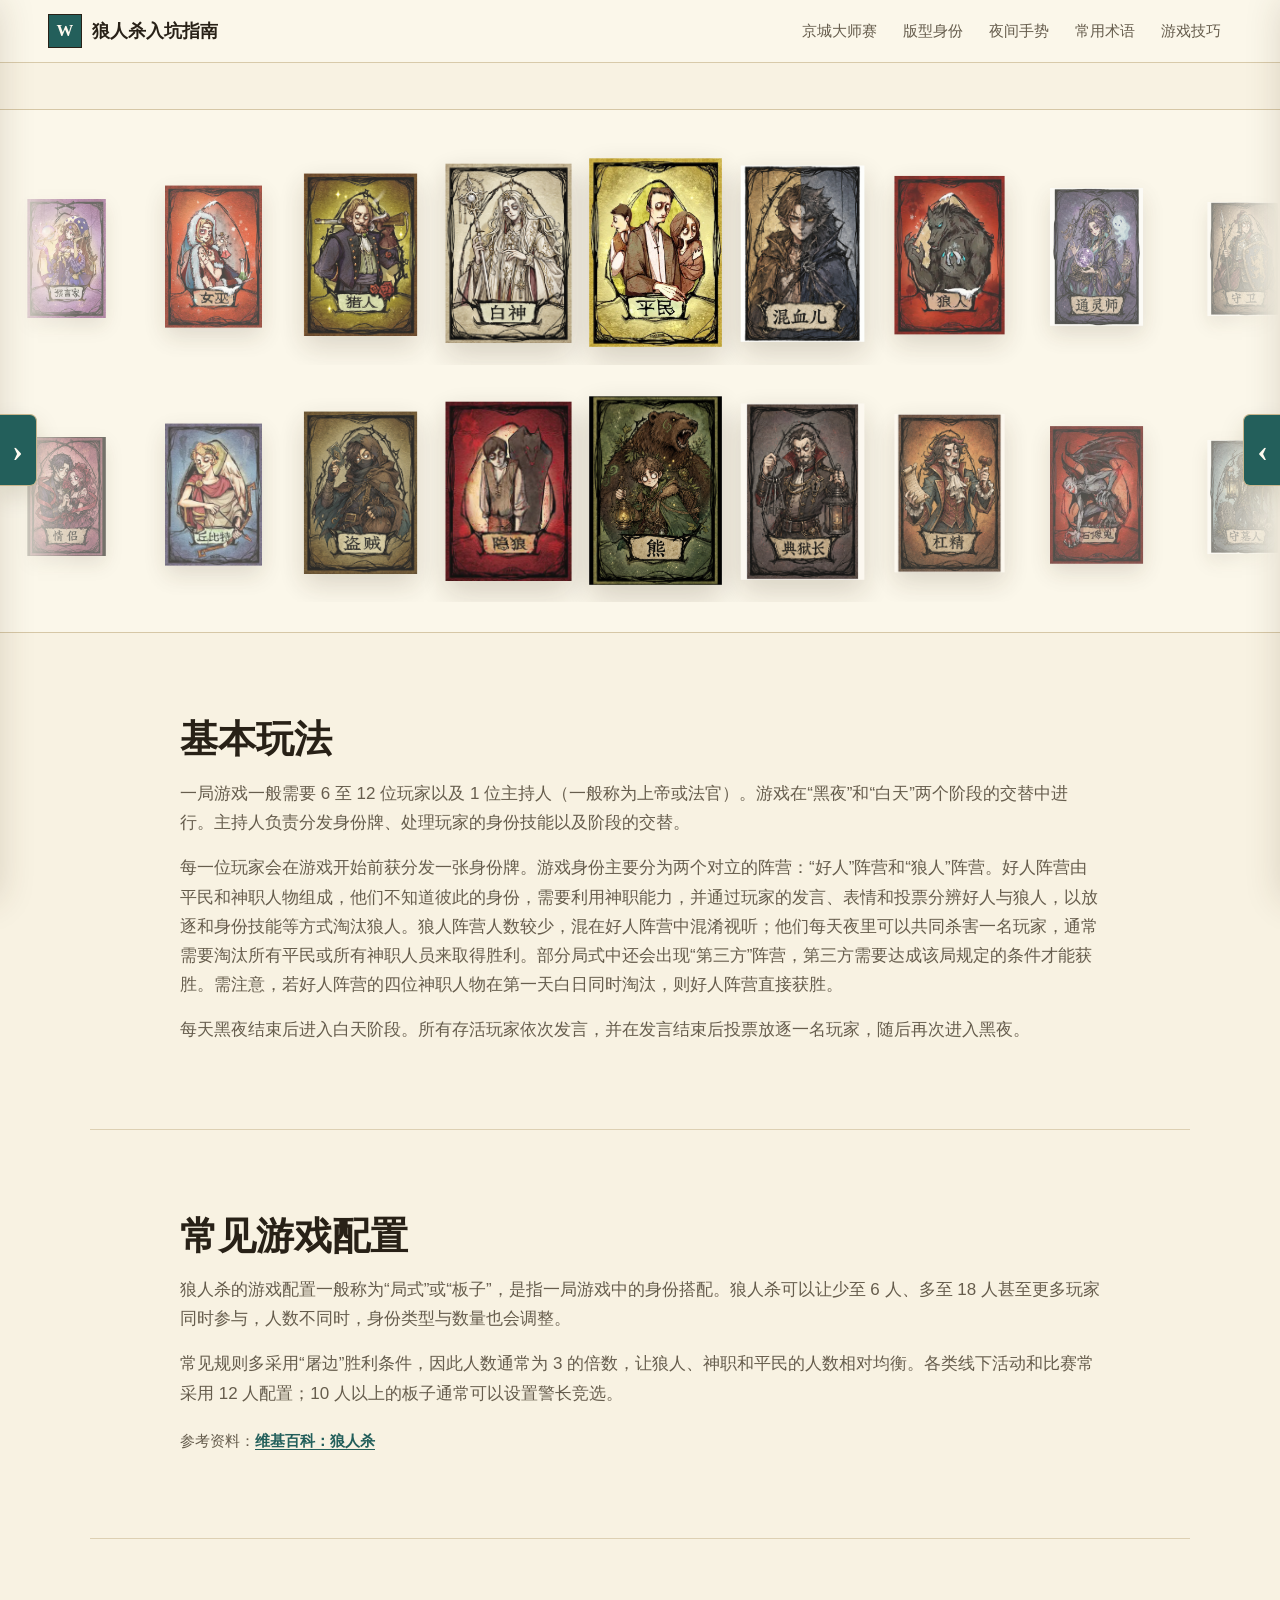
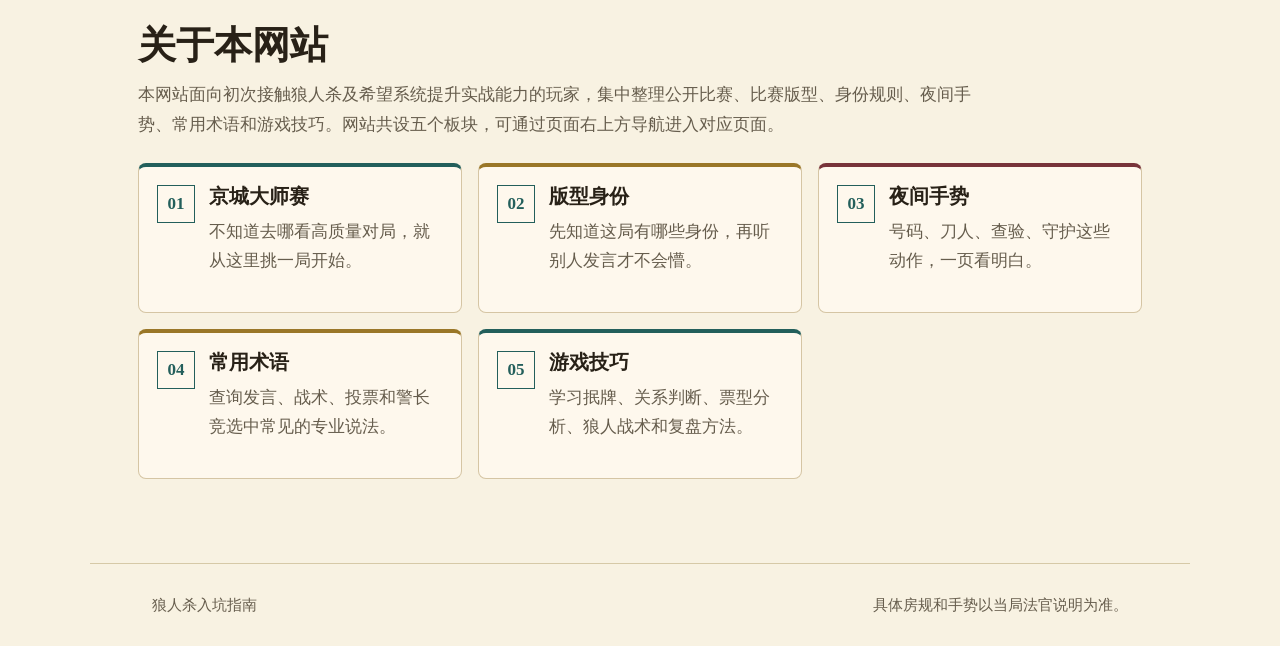
==== commit 091282b9: "更新首页双行身份滚动海报" ====
--- a/index.html
+++ b/index.html
@@ -9,7 +9,7 @@
       name="description"
       content="狼人杀入门教学网站：了解基本玩法，查询京城大师赛、版型身份、夜间手势、常用术语和游戏技巧。"
     />
-    <link rel="stylesheet" href="styles.css?v=20260825-guide24" />
+    <link rel="stylesheet" href="styles.css?v=20260829-guide26" />
   </head>
   <body class="page-home">
     <a class="skip-link" href="#content">跳到正文</a>
@@ -32,38 +32,9 @@
     </header>
 
     <main id="content">
-      <section class="home-cinematic" aria-label="狼人杀动态身份群像海报">
-        <div class="home-video-stage" data-video-player>
-          <video
-            class="home-poster-video"
-            src="media/werewolf-dynamic-poster.mp4"
-            aria-label="月黑风高的村庄中，狼人杀各类身份动态群像"
-            autoplay
-            muted
-            playsinline
-            preload="metadata"
-          ></video>
-          <div class="video-controls" aria-label="视频控制栏">
-            <button class="video-control-button" type="button" data-video-toggle aria-label="暂停" title="播放或暂停">❚❚</button>
-            <input class="video-progress" type="range" min="0" max="1000" value="0" step="1" data-video-progress aria-label="视频进度" />
-            <span class="video-time" aria-live="off"><span data-video-current>0:00</span><span aria-hidden="true"> / </span><span data-video-duration>0:00</span></span>
-            <button class="video-control-button" type="button" data-video-mute aria-label="开启声音" title="静音或开启声音">🔇</button>
-            <input class="video-volume" type="range" min="0" max="1" value="0" step="0.05" data-video-volume aria-label="音量" />
-            <button class="video-speed" type="button" data-video-speed aria-label="调整播放速度" title="调整播放速度">1×</button>
-            <button class="video-control-button" type="button" data-video-fullscreen aria-label="全屏播放" title="全屏">⛶</button>
-          </div>
-        </div>
-      </section>
-
-      <section class="hero home-guide-intro" aria-labelledby="page-title">
-        <div class="hero-copy">
-          <h1 id="page-title">狼人杀入坑指南</h1>
-          <p class="lead home-definition">
-            <strong>狼人杀</strong>，衍生自俄罗斯的
-            <a href="https://zh.wikipedia.org/wiki/%E6%9D%80%E6%89%8B_(1986%E5%B9%B4%E6%B8%B8%E6%88%8F)" target="_blank" rel="noreferrer">《杀手》</a>
-            游戏及<a href="https://zh.wikipedia.org/wiki/%E7%B1%B3%E5%8B%92%E5%B1%B1%E8%B0%B7%E7%8B%BC%E4%BA%BA" target="_blank" rel="noreferrer">《米勒山谷狼人》</a><a href="https://zh.wikipedia.org/wiki/%E7%B4%99%E7%89%8C%E9%81%8A%E6%88%B2" target="_blank" rel="noreferrer">纸牌游戏</a>的推理桌面游戏，一般需要 6 至 12 位玩家。狼人杀桌面游戏于 2010 年由北京大魔王桌游俱乐部出版发行，现由狼人杀（海南）文化传媒有限公司出版发行。
-          </p>
-        </div>
+      <section class="home-cinematic" aria-label="狼人杀全部身份动态海报">
+        <h1 class="visually-hidden">狼人杀全部身份</h1>
+        <div class="identity-marquee-poster" id="identity-marquee-poster"></div>
       </section>
 
       <section class="section home-introduction" aria-labelledby="play-title">
@@ -134,7 +105,7 @@
       <p>狼人杀入坑指南</p>
       <p>具体房规和手势以当局法官说明为准。</p>
     </footer>
-    <script src="script.js?v=20260825-guide24"></script>
+    <script src="script.js?v=20260829-guide26"></script>
   </body>
 </html>
 
--- a/styles.css
+++ b/styles.css
@@ -513,128 +513,113 @@
 }
 
 .home-cinematic {
+  width: 100%;
+  max-width: none;
+  margin: clamp(24px, 4vw, 46px) 0 0;
+  padding: clamp(16px, 2.5vw, 30px) 0;
+  overflow: hidden;
+  border-top: 1px solid rgba(200, 181, 141, 0.72);
+  border-bottom: 1px solid rgba(200, 181, 141, 0.72);
+  background: var(--paper-soft);
+}
+
+.identity-marquee-poster {
+  display: grid;
+  gap: clamp(6px, 1vw, 14px);
+  width: 100%;
+  overflow: hidden;
+  perspective: 1200px;
+}
+
+.identity-marquee-row {
   position: relative;
-  width: min(920px, calc(100% - clamp(36px, 8vw, 96px)));
-  margin: clamp(32px, 5vw, 58px) auto 0;
-}
-
-.home-video-stage {
+  width: 100%;
+  padding: clamp(10px, 1.5vw, 18px) 0;
+  overflow: hidden;
+  -webkit-mask-image: linear-gradient(to right, transparent 0, #000 6%, #000 94%, transparent 100%);
+  mask-image: linear-gradient(to right, transparent 0, #000 6%, #000 94%, transparent 100%);
+}
+
+.identity-marquee-track {
+  display: flex;
+  width: max-content;
+  will-change: transform;
+  animation: identity-marquee-left 92s linear infinite;
+}
+
+.identity-marquee-row-right .identity-marquee-track {
+  animation-name: identity-marquee-right;
+}
+
+.identity-marquee-row.is-paused .identity-marquee-track {
+  animation-play-state: paused;
+}
+
+.identity-marquee-group {
+  display: flex;
+  flex: 0 0 auto;
+  gap: clamp(10px, 1.1vw, 16px);
+  align-items: center;
+  padding-right: clamp(10px, 1.1vw, 16px);
+}
+
+.identity-marquee-card {
   position: relative;
-  overflow: hidden;
-  border: 1px solid var(--line-strong);
-  border-radius: var(--radius);
-  background: #111719;
-  box-shadow: var(--shadow);
-}
-
-.home-poster-video {
+  isolation: isolate;
+  display: block;
+  flex: 0 0 clamp(112px, 10.4vw, 164px);
+  width: clamp(112px, 10.4vw, 164px);
+  aspect-ratio: 480 / 681;
+  padding: 0;
+  border: 0;
+  background: transparent;
+  opacity: 1;
+  transform-origin: center;
+  transform-style: preserve-3d;
+  cursor: zoom-in;
+  will-change: transform, opacity;
+}
+
+.identity-marquee-card-inner {
   display: block;
   width: 100%;
-  height: auto;
-  max-height: none;
-  background: #111719;
-}
-
-.video-controls {
-  position: absolute;
-  z-index: 2;
-  left: 0;
-  right: 0;
-  bottom: 0;
-  display: grid;
-  grid-template-columns: 40px minmax(90px, 1fr) auto 40px minmax(60px, 110px) 48px 40px;
-  gap: 8px;
-  align-items: center;
-  padding: 12px 14px;
-  background: rgba(17, 23, 25, 0.9);
-  color: #fffaf0;
-  opacity: 0;
-  transform: translateY(100%);
-  transition: opacity 180ms ease, transform 180ms ease;
-}
-
-.home-video-stage:hover .video-controls,
-.home-video-stage:focus-within .video-controls {
-  opacity: 1;
-  transform: translateY(0);
-}
-
-.video-control-button,
-.video-speed {
-  display: inline-grid;
-  place-items: center;
-  min-width: 36px;
-  height: 36px;
-  padding: 0 6px;
-  border: 0;
-  border-radius: 4px;
-  background: transparent;
-  color: inherit;
-  font: inherit;
-  font-weight: 800;
-  cursor: pointer;
-}
-
-.video-control-button:hover,
-.video-control-button:focus-visible,
-.video-speed:hover,
-.video-speed:focus-visible {
-  background: rgba(255, 255, 255, 0.14);
-  outline: 2px solid rgba(255, 250, 240, 0.72);
-  outline-offset: 1px;
-}
-
-.video-progress,
-.video-volume {
+  height: 100%;
+  transition: transform 260ms cubic-bezier(0.2, 0.75, 0.25, 1), filter 260ms ease;
+}
+
+.identity-marquee-card img {
+  display: block;
   width: 100%;
-  height: 5px;
-  margin: 0;
-  border-radius: 999px;
-  background: linear-gradient(to right, #d6a73c var(--video-progress, 0%), rgba(255, 255, 255, 0.34) var(--video-progress, 0%));
-  appearance: none;
-  cursor: pointer;
-}
-
-.video-volume {
-  background: linear-gradient(to right, #d6a73c var(--video-volume, 0%), rgba(255, 255, 255, 0.34) var(--video-volume, 0%));
-}
-
-.video-progress::-webkit-slider-thumb,
-.video-volume::-webkit-slider-thumb {
-  width: 14px;
-  height: 14px;
-  border: 0;
-  border-radius: 50%;
-  background: #fffaf0;
-  appearance: none;
-}
-
-.video-progress::-moz-range-thumb,
-.video-volume::-moz-range-thumb {
-  width: 14px;
-  height: 14px;
-  border: 0;
-  border-radius: 50%;
-  background: #fffaf0;
-}
-
-.video-time {
-  min-width: 92px;
-  font-size: 0.86rem;
-  font-variant-numeric: tabular-nums;
-  white-space: nowrap;
-}
-
-.home-guide-intro {
-  grid-template-columns: minmax(0, 1fr);
-  gap: 0;
-  width: min(920px, calc(100% - clamp(36px, 8vw, 96px)));
-  padding-inline: 0;
-}
-
-.home-guide-intro .hero-copy {
-  width: 100%;
-  max-width: none;
+  height: 100%;
+  object-fit: contain;
+  filter: drop-shadow(0 12px 16px rgba(55, 42, 22, 0.2));
+}
+
+.identity-marquee-card:hover,
+.identity-marquee-card:focus-visible {
+  z-index: 6;
+  outline: none;
+}
+
+.identity-marquee-card:hover .identity-marquee-card-inner,
+.identity-marquee-card:focus-visible .identity-marquee-card-inner {
+  transform: translateY(-6px) scale(1.16);
+  filter: brightness(1.05) saturate(1.06);
+}
+
+.identity-marquee-card:focus-visible .identity-marquee-card-inner {
+  outline: 3px solid var(--teal);
+  outline-offset: 4px;
+}
+
+@keyframes identity-marquee-left {
+  from { transform: translateX(0); }
+  to { transform: translateX(-50%); }
+}
+
+@keyframes identity-marquee-right {
+  from { transform: translateX(-50%); }
+  to { transform: translateX(0); }
 }
 
 .home-introduction .reading-column {
@@ -1624,22 +1609,23 @@
   }
 
   .home-cinematic {
-    margin-top: 24px;
-  }
-
-  .video-controls {
-    grid-template-columns: 36px minmax(80px, 1fr) auto 36px 42px 36px;
-    gap: 4px;
-    padding: 8px;
-  }
-
-  .video-volume {
-    display: none;
-  }
-
-  .video-time {
-    min-width: 78px;
-    font-size: 0.76rem;
+    margin-top: 18px;
+    padding-block: 10px;
+  }
+
+  .identity-marquee-poster {
+    gap: 2px;
+  }
+
+  .identity-marquee-row {
+    padding-block: 8px;
+    -webkit-mask-image: linear-gradient(to right, transparent 0, #000 4%, #000 96%, transparent 100%);
+    mask-image: linear-gradient(to right, transparent 0, #000 4%, #000 96%, transparent 100%);
+  }
+
+  .identity-marquee-card {
+    flex-basis: 112px;
+    width: 112px;
   }
 
   .hero h1 {
@@ -1730,6 +1716,9 @@
   .identity-gallery-card,
   .identity-gallery-card::before,
   .identity-gallery-card img,
+  .identity-marquee-track,
+  .identity-marquee-card,
+  .identity-marquee-card-inner,
   .home-poster-stage,
   .home-poster-image,
   .has-scroll-reveal [data-reveal] {
@@ -1737,6 +1726,20 @@
     transition: none !important;
   }
 
+  .identity-marquee-row {
+    overflow-x: auto;
+    -webkit-mask-image: none;
+    mask-image: none;
+  }
+
+  .identity-marquee-track {
+    transform: none !important;
+  }
+
+  .identity-marquee-group-copy {
+    display: none;
+  }
+
   .has-scroll-reveal [data-reveal] {
     opacity: 1;
     transform: none;
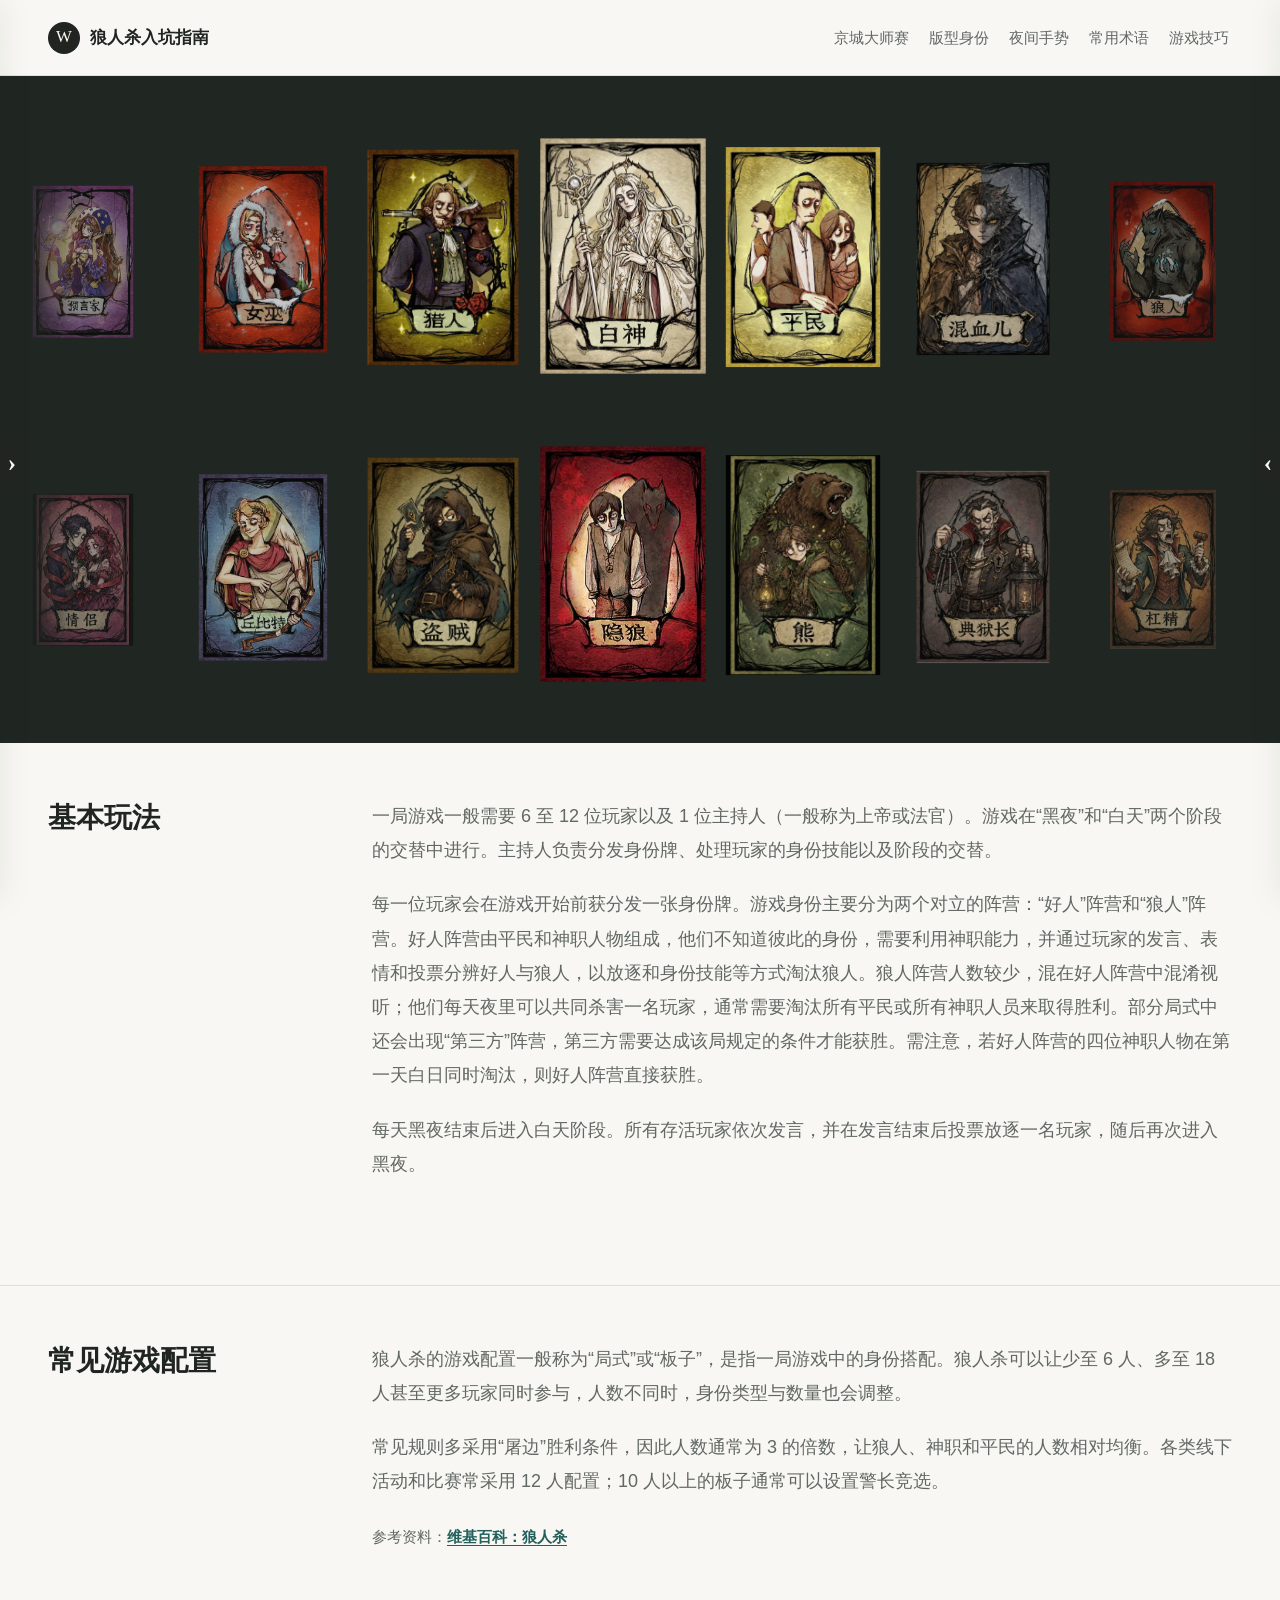
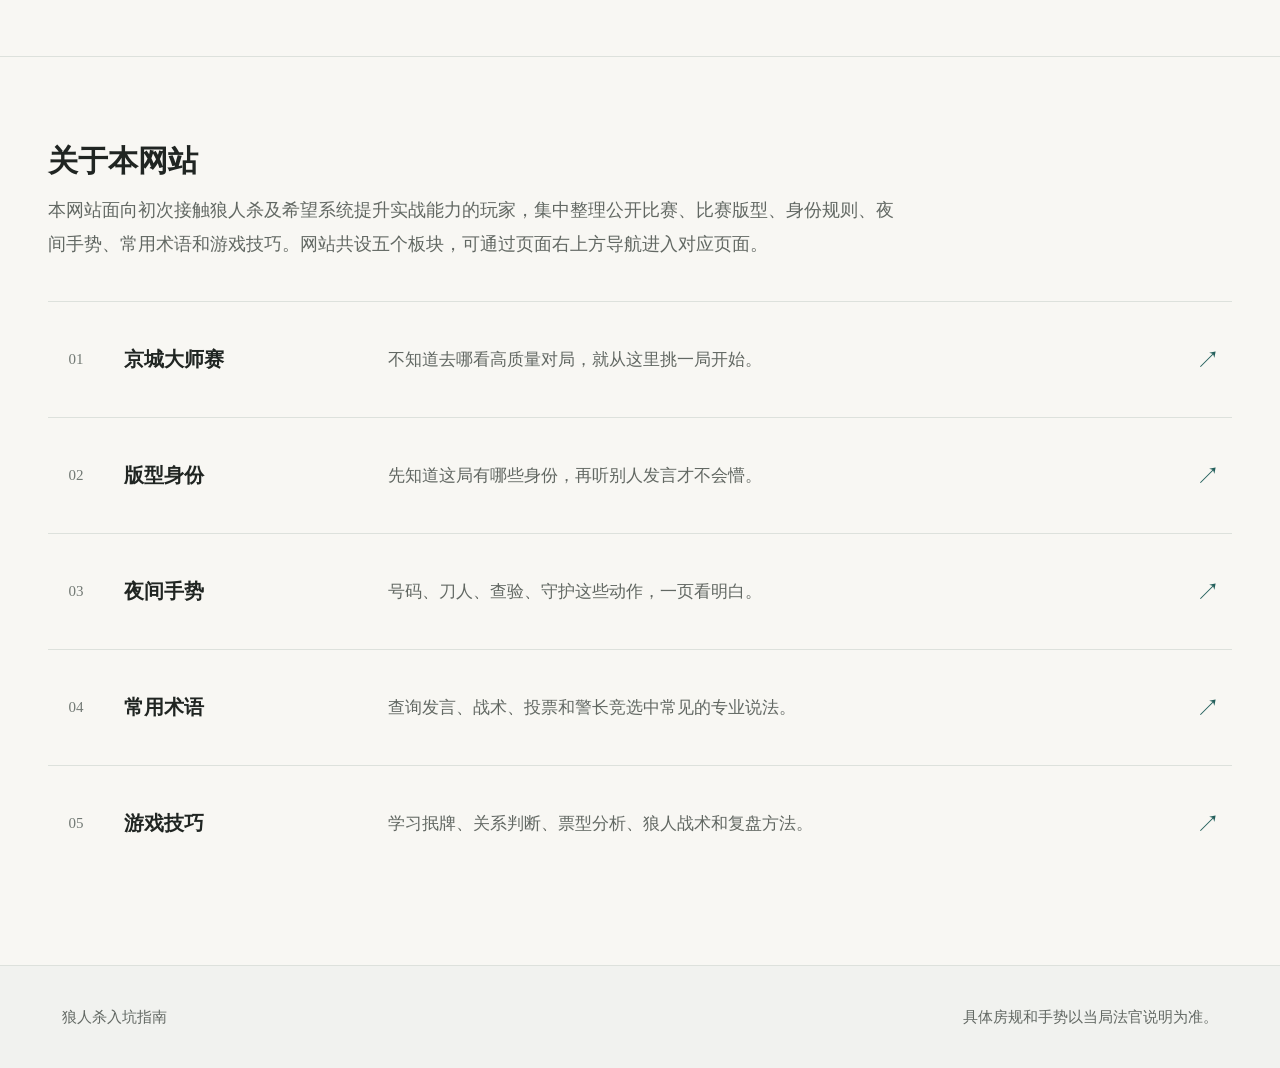
==== commit 29519b50: "优化全站排版交互与身份牌展示并修正赛事资料" ====
--- a/index.html
+++ b/index.html
@@ -9,7 +9,7 @@
       name="description"
       content="狼人杀入门教学网站：了解基本玩法，查询京城大师赛、版型身份、夜间手势、常用术语和游戏技巧。"
     />
-    <link rel="stylesheet" href="styles.css?v=20260829-guide26" />
+  <link rel="stylesheet" href="styles.css?v=20260905-guide31" />
   </head>
   <body class="page-home">
     <a class="skip-link" href="#content">跳到正文</a>
@@ -105,7 +105,7 @@
       <p>狼人杀入坑指南</p>
       <p>具体房规和手势以当局法官说明为准。</p>
     </footer>
-    <script src="script.js?v=20260829-guide26"></script>
+  <script src="script.js?v=20260905-guide31"></script>
   </body>
 </html>
 
--- a/styles.css
+++ b/styles.css
@@ -1,20 +1,20 @@
 ﻿:root {
   color-scheme: light;
-  --paper: #f8f2e2;
-  --paper-soft: #fbf7ea;
-  --surface: #fffaf0;
-  --ink: #282117;
-  --muted: #665d4d;
-  --light: #8f836d;
-  --line: #dfd1b3;
-  --line-strong: #c8b58d;
+  --paper: #f8f7f3;
+  --paper-soft: #f1f2ef;
+  --surface: #ffffff;
+  --ink: #202522;
+  --muted: #626863;
+  --light: #737a75;
+  --line: #dde1dc;
+  --line-strong: #c4cbc5;
   --teal: #235f5b;
   --wine: #78343a;
   --gold: #9a7728;
   --blue: #355674;
   --shadow: 0 18px 40px rgba(67, 52, 22, 0.1);
   --radius: 8px;
-  --max: 1100px;
+  --max: 1280px;
 }
 
 * {
@@ -30,7 +30,7 @@
   margin: 0;
   background: var(--paper);
   color: var(--ink);
-  font-family: "Microsoft YaHei", "PingFang SC", "Noto Sans CJK SC", Arial, sans-serif;
+  font-family: -apple-system, BlinkMacSystemFont, "Segoe UI", "PingFang SC", "Microsoft YaHei", sans-serif;
   font-size: 17px;
   line-height: 1.72;
   overflow-x: hidden;
@@ -622,6 +622,7 @@
   to { transform: translateX(0); }
 }
 
+/* Editorial layout and shared interaction surfaces. */
 .home-introduction .reading-column {
   margin-inline: auto;
 }
@@ -1692,6 +1693,215 @@
   }
 }
 
+/* Shared visual system. Card artwork keeps its original color palette. */
+html { scroll-padding-top: calc(var(--disclosure-top, 134px) + 16px); }
+[hidden] { display: none !important; }
+::selection { background: #cde1da; color: #202522; }
+:focus-visible { outline: 2px solid var(--teal); outline-offset: 5px; }
+h1, h2, h3 { font-family: inherit; font-weight: 650; line-height: 1.35; text-wrap: balance; }
+h1, .hero h1, .page-hero h1 { font-size: 52px; }
+h2 { font-size: 30px; }
+h3 { font-size: 20px; }
+.lead { font-size: 19px; }
+.site-header { min-height: 76px; border-color: var(--line); background: rgba(248,247,243,.92); padding-inline: max(32px, calc((100% - 1184px) / 2)); }
+.brand { min-width: 0; font-size: 17px; font-weight: 600; line-height: 1.4; font-family: inherit; white-space: nowrap; }
+.brand-mark { width: 32px; height: 32px; border: 0; border-radius: 50%; background: var(--ink); font-weight: 500; }
+.site-nav { gap: 14px; }
+.site-nav a { position: relative; font-size: 14px; padding: 12px 3px; border-radius: 0; transition: color 180ms ease; }
+.site-nav a::after { content: ""; position: absolute; left: 3px; right: 3px; bottom: 4px; height: 2px; background: var(--teal); transform: scaleX(0); transition: transform 200ms ease; transform-origin: left; }
+.site-nav a:hover, .site-nav a:focus-visible, .site-nav a.is-active { background: transparent; color: var(--ink); }
+.site-nav a:is(:hover, :focus-visible, .is-active)::after { transform: scaleX(1); }
+.page-hero { padding-top: 64px; padding-bottom: 44px; }
+.page-hero h1 { font-weight: 650; }
+.page-hero p { max-width: 780px; font-size: 17px; line-height: 1.85; margin-top: 20px; }
+.page-section { padding-block: 40px 56px; }
+.page-section + .page-section, .section + .section { border-color: var(--line); }
+.page-section > h2 { margin-bottom: 28px; }
+.page-index { position: sticky; top: 76px; z-index: 80; display: flex; gap: 28px; overflow-x: auto; scrollbar-width: none; padding: 0 max(32px, calc((100% - 1184px) / 2)); border-block: 1px solid var(--line); background: rgba(248,247,243,.96); backdrop-filter: blur(16px); }
+.page-index a { flex-shrink: 0; padding-block: 17px; color: var(--muted); font-size: 13px; text-decoration: none; border-bottom: 2px solid transparent; }
+.page-index a[aria-current] { color: var(--ink); border-bottom-color: var(--teal); }
+.home-cinematic { margin: 0; padding-block: 26px; border: 0; background: #202723; }
+.identity-marquee-poster { gap: 0; }
+.identity-marquee-row { padding-block: 36px; }
+.identity-marquee-card { flex-basis: 166px; width: 166px; }
+.identity-marquee-poster.is-offscreen .identity-marquee-track { animation-play-state: paused; }
+.identity-marquee-card img { filter: drop-shadow(0 12px 18px rgba(0,0,0,.25)); }
+.identity-art-frame { display: block; position: relative; width: 100%; height: 100%; overflow: hidden; background: #202723; }
+.identity-art-frame img { position: absolute; left: var(--art-left, 0%); top: var(--art-top, 0%); width: var(--art-width, 100%); max-width: none; height: var(--art-height, 100%); object-fit: fill; filter: none; animation: none !important; transform: none !important; }
+.identity-gallery-card:is(:hover, :focus-visible) .identity-art-frame { animation: identity-art-light 3s ease both; }
+@keyframes identity-art-light { 0%, 100% { filter: brightness(1); } 45% { filter: brightness(1.07) saturate(1.08); } }
+.home-introduction .reading-column { display: grid; grid-template-columns: 260px minmax(0,1fr); column-gap: 64px; max-width: none; }
+.home-introduction { padding-top: 56px; }
+.home-introduction h2 { grid-column: 1; grid-row: 1 / span 6; font-size: 28px; }
+.home-introduction .reading-column p { grid-column: 2; margin-top: 0; margin-bottom: 20px; line-height: 1.9; }
+.portal-grid { grid-template-columns: 1fr; gap: 0; }
+.portal-card { min-height: 116px; align-items: center; gap: 32px; border: 0; border-top: 1px solid var(--line); border-radius: 0; background: transparent; padding: 28px 12px; transition: background 200ms ease, padding 200ms ease; }
+.portal-card > span { border: 0; font-size: 15px; font-weight: 400; line-height: 1; color: var(--light); width: 32px; }
+.portal-card > div { flex: 1; display: grid; grid-template-columns: 240px 1fr; align-items: center; gap: 24px; }
+.portal-card p { margin: 0; font-size: 15px; }
+.portal-card::after { content: "↗"; font-size: 24px; color: var(--teal); transition: transform 200ms ease; }
+.portal-card:hover, .portal-card:focus-visible { background: var(--paper-soft); box-shadow: none; padding-left: 24px; }
+.portal-card:hover::after { transform: translate(3px,-3px); }
+.section-head { max-width: 850px; margin-bottom: 40px; }
+.section-head p { font-size: 16px; line-height: 1.9; }
+.stat-grid { gap: 0; margin-bottom: 4px; }
+.stat-card { border: 0; border-left: 1px solid var(--line); border-radius: 0; background: transparent; padding: 8px 28px; }
+.stat-card:first-child { padding-left: 0; border-left: 0; }
+.stat-card span { font-weight: 500; font-size: 13px; }
+.stat-card strong { font-size: 28px; line-height: 1.4; color: var(--ink); font-weight: 600; }
+.stat-card:last-child strong { color: var(--teal); }
+.stat-card p { font-size: 13px; }
+.callout { padding: 0 0 0 16px; border: 0; border-left: 2px solid var(--line-strong); border-radius: 0; background: transparent; font-size: 15px; margin-bottom: 24px; line-height: 1.85; }
+.season-panel, .setup-panel { border: 0; border-top: 1px solid var(--line); border-radius: 0; background: transparent; }
+.season-panel + .season-panel, .setup-panel + .setup-panel { margin-top: 0; }
+.season-panel:last-child, .setup-panel:last-child { border-bottom: 1px solid var(--line); }
+.season-panel > summary, .setup-panel > summary { min-height: 88px; padding: 20px 4px; gap: 20px; font-size: 20px; font-weight: 550; transition: color 200ms ease; }
+summary::-webkit-details-marker { display: none; }
+.season-panel summary small, .setup-panel summary small { margin-left: auto; font-size: 13px; font-weight: 400; white-space: nowrap; }
+.season-panel > summary::after, .setup-panel > summary::after { content: ""; flex: 0 0 9px; height: 9px; border-right: 1.5px solid currentColor; border-bottom: 1.5px solid currentColor; transform: rotate(45deg); margin: 0 8px 5px; transition: transform 200ms ease; }
+.season-panel[open] > summary::after, .setup-panel[open] > summary::after { transform: rotate(225deg); margin-bottom: -5px; }
+.season-panel > summary:hover, .setup-panel > summary:hover { color: var(--teal); }
+.page-index { top: var(--header-height, 76px); }
+.season-panel[open] > summary, .setup-panel[open] > summary { position: sticky; top: var(--disclosure-top, 134px); z-index: 5; background: var(--paper); border-bottom: 1px solid var(--line); }
+.season-panel[open], .setup-panel[open] { overflow: visible; }
+.season-body, .setup-panel-body { padding: 0 0 28px; }
+.season-panel[open] .season-body, .setup-panel[open] .setup-panel-body { animation: detail-enter 260ms ease both; }
+@keyframes detail-enter { from { opacity: .3; transform: translateY(-6px); } to { opacity: 1; transform: translateY(0); } }
+.board-chip, .tag { border: 0; border-radius: 3px; background: #e9eeeb; font-size: 12px; font-weight: 500; color: #435c50; padding: 5px 9px; }
+.table-wrap { border-color: var(--line); border-radius: 6px; background: var(--surface); }
+th { background: var(--paper-soft); color: var(--muted); font-size: 12px; font-weight: 500; }
+th, td { border-color: var(--line); padding: 15px 18px; vertical-align: middle; }
+td { font-size: 14px; font-variant-numeric: tabular-nums; }
+tbody tr:hover { background: #f3f7f4; }
+td a { font-weight: 550; display: inline-block; padding: 3px 0; }
+.match-filters { display: flex; align-items: center; gap: 12px; margin: 28px 0; }
+.match-query { display: flex; align-items: center; gap: 12px; flex: 1; min-width: 0; padding: 0 16px; height: 52px; background: var(--surface); border: 1px solid var(--line-strong); border-radius: 6px; }
+.match-query svg { flex-shrink: 0; color: var(--muted); }
+.match-query:focus-within { outline: 2px solid var(--teal); outline-offset: 2px; }
+.match-query input { width: 100%; min-width: 0; height: 100%; background: transparent; border: 0; outline: 0; font: inherit; font-size: 15px; color: var(--ink); }
+.match-board select { max-width: 220px; height: 52px; padding: 0 32px 0 14px; border: 1px solid var(--line-strong); border-radius: 6px; background: var(--surface); font: inherit; font-size: 14px; color: var(--ink); }
+.match-filters output { color: var(--muted); font-size: 13px; min-width: 90px; text-align: right; }
+.match-empty { padding: 48px 0; color: var(--muted); text-align: center; }
+.identity-gallery { gap: 26px 22px; margin-top: 28px; }
+.identity-category-nav { display: flex; flex-wrap: wrap; gap: 12px 24px; padding-bottom: 24px; border-bottom: 1px solid var(--line); }
+.identity-category-nav a { display: inline-flex; align-items: center; gap: 8px; font-size: 14px; color: var(--teal); text-decoration: none; padding-block: 4px; }
+.identity-category-nav a:hover { text-decoration: underline; text-underline-offset: 5px; }
+.identity-category-nav span { color: var(--muted); font-size: 12px; font-variant-numeric: tabular-nums; }
+.identity-group { padding-block: 32px 40px; }
+.identity-group + .identity-group { border-top: 1px solid var(--line); }
+.identity-group-heading { display: flex; align-items: baseline; justify-content: space-between; gap: 20px; }
+.identity-group-heading h3 { font-size: 22px; }
+.identity-group-heading h3 small { font-size: 14px; font-weight: 400; color: var(--muted); }
+.identity-group-heading > span { flex-shrink: 0; font-size: 13px; color: var(--muted); }
+.identity-gallery-card { border: 0; background: transparent; padding: 0; border-radius: 3px; box-shadow: 0 8px 18px rgba(20,35,25,.1); }
+.identity-gallery-card::before { content: none; }
+.identity-gallery-card:is(:hover,:focus-visible) { box-shadow: 0 20px 32px rgba(20,35,25,.2); transform: translateY(-6px) scale(1.025); }
+.role-mini-card { background: var(--surface); border: 1px solid var(--line); padding: 24px; }
+.role-mini-card::after { background: linear-gradient(90deg, rgba(255,255,255,.98), rgba(255,255,255,.89) 50%, rgba(255,255,255,.18)); }
+.role-mini-card p { font-size: 16px; line-height: 1.85; }
+.role-mini-card h3 { font-size: 26px; }
+.glossary-search { max-width: none; padding: 20px 0 24px; background: var(--paper); margin: 0; border-bottom: 1px solid var(--line); }
+.glossary-search label { font-size: 13px; font-weight: 500; color: var(--muted); }
+.glossary-search-row input { min-height: 56px; background: var(--surface); box-shadow: none; border-color: var(--line-strong); }
+.glossary-list { gap: 0 48px; margin-top: 0; }
+.glossary-list > div { display: block; padding: 24px 0 28px; border-color: var(--line); }
+.glossary-list dt { font-size: 19px; color: var(--ink); font-weight: 600; margin-bottom: 10px; }
+.glossary-list dd { font-size: 15px; line-height: 1.9; }
+.tip-card, .info-card, .flow-step { border: 0; border-top: 1px solid var(--line); border-radius: 0; padding: 28px 0; background: transparent; }
+.tip-card p, .flow-step p { font-size: 15px; line-height: 1.9; }
+.two-column, .three-column { gap: 24px 40px; }
+.tip-card h3 { color: var(--teal); }
+.tip-card.accent-wine h3 { color: var(--wine); }
+.tip-card.accent-gold h3 { color: var(--blue); }
+.media-card, .page-visual { border-color: var(--line); background: var(--surface); }
+.side-drawer { background: rgba(248,247,243,.98); border-color: var(--line); box-shadow: 0 0 34px rgba(20,35,25,.08); }
+.side-drawer-handle { width: 26px; height: 60px; top: 48%; background: var(--ink); border: 0; box-shadow: none; font-size: 25px; }
+.side-drawer-left .side-drawer-handle { right: -26px; }
+.side-drawer-right .side-drawer-handle { left: -26px; }
+.drawer-section h2 { font-size: 21px; }
+.drawer-changelog { gap: 24px; }
+.drawer-changelog li { border-color: var(--line-strong); }
+.drawer-changelog p { line-height: 1.85; }
+.site-footer { border-color: var(--line); background: var(--paper-soft); padding-block: 38px; font-size: 13px; }
+.scroll-progress { height: 2px; background: var(--teal); box-shadow: none; }
+.lightbox-open { overflow: hidden; }
+.identity-dialog { width: min(620px, calc(100vw - 32px)); max-height: calc(100dvh - 32px); padding: 18px 24px; border: 1px solid #555f58; background: #202723; color: white; overflow: auto; }
+.identity-dialog::backdrop { background: rgba(10,16,12,.78); backdrop-filter: blur(12px); }
+.identity-dialog-toolbar { display: flex; justify-content: space-between; align-items: center; height: 40px; margin-bottom: 12px; }
+.identity-dialog-position { font-size: 13px; font-variant-numeric: tabular-nums; color: #c4cec7; }
+.identity-dialog .identity-dialog-close { position: static; }
+.identity-dialog button { display: grid; place-items: center; width: 40px; height: 40px; padding: 0; border: 1px solid #636e66; border-radius: 50%; color: white; background: transparent; cursor: pointer; transition: background 160ms ease; }
+.identity-dialog button:hover { background: #414d44; }
+.identity-dialog .identity-art-frame { width: min(100%, calc((100dvh - 218px) * .705882)); height: auto; aspect-ratio: 480 / 680; margin-inline: auto; }
+.identity-dialog .identity-art-frame img { max-height: none; }
+.identity-dialog figcaption { font-family: inherit; font-size: 18px; font-weight: 550; line-height: 1.6; color: white; padding-top: 8px; }
+.identity-dialog-navigation { display: flex; justify-content: center; gap: 14px; margin-top: 14px; }
+.back-to-top { position: fixed; z-index: 95; right: 28px; bottom: 28px; display: grid; place-items: center; width: 44px; height: 44px; padding: 0; color: var(--ink); border: 1px solid var(--line-strong); border-radius: 50%; background: var(--surface); cursor: pointer; box-shadow: 0 4px 16px rgba(20,35,25,.08); }
+@media (max-height: 800px) and (min-width: 761px) {
+  .home-cinematic { padding-block: 10px; }
+  .identity-marquee-row { padding-block: 32px; }
+  .identity-marquee-card { width: 140px; flex-basis: 140px; }
+}
+/* Reading text grows without inflating display headings or fixed controls. */
+body { font-size: 18px; }
+.page-hero p, .section-head p, .role-mini-card p { font-size: 18px; }
+.portal-card p, .callout, .glossary-list dd, .tip-card p, .flow-step p, .match-query input { font-size: 17px; }
+td, .match-board select, .identity-category-nav a, .identity-group-heading h3 small { font-size: 16px; }
+.page-index a, .stat-card span, .stat-card p, .season-panel summary small, .setup-panel summary small,
+.match-filters output, .identity-group-heading > span, .glossary-search label, .site-footer,
+.identity-dialog-position, .drawer-links, .drawer-changelog p, .drawer-note { font-size: 15px; }
+th, .board-chip, .tag, .identity-category-nav span { font-size: 14px; }
+.site-nav a { font-size: 15px; }
+@media (max-width: 1000px) {
+  .site-header { padding-inline: 24px; }
+  .site-nav { gap: 7px; }
+  .site-nav a { font-size: 14px; }
+  .home-introduction .reading-column { grid-template-columns: 190px minmax(0,1fr); gap: 28px; }
+  .page-index { padding-inline: 24px; }
+  .portal-card > div { grid-template-columns: 190px 1fr; }
+}
+@media (max-width: 760px) {
+  h1, .hero h1, .page-hero h1 { font-size: 34px; }
+  h2, .home-introduction h2 { font-size: 24px; }
+  .site-header { min-height: 66px; padding: 12px 20px; }
+  .brand { font-size: 15px; }
+  .nav-toggle { background: transparent; border: 0; }
+  .site-nav { background: var(--paper); border-color: var(--line); }
+  .site-nav a { font-size: 16px; padding: 14px 10px; }
+  .page-index { top: var(--header-height, 66px); gap: 24px; padding-inline: 20px; }
+  .page-hero { padding-top: 40px; padding-bottom: 32px; }
+  .page-hero p { font-size: 17px; line-height: 1.9; }
+  .page-section { padding-block: 30px 40px; }
+  .home-cinematic { padding-block: 16px; }
+  .identity-marquee-row { padding-block: 30px; }
+  .identity-marquee-card { width: 128px; flex-basis: 128px; }
+  .home-introduction .reading-column { display: block; }
+  .home-introduction h2 { margin-bottom: 24px; }
+  .home-introduction .reading-column p { font-size: 17px; }
+  .portal-card { padding-block: 24px; gap: 16px; }
+  .portal-card > div { display: block; }
+  .portal-card p { margin-top: 8px; font-size: 15px; }
+  .portal-card h3 { font-size: 20px; }
+  .stat-grid { grid-template-columns: 1fr 1fr; gap: 24px; }
+  .stat-card, .stat-card:first-child { border: 0; padding: 0; }
+  .stat-card strong { font-size: 24px; }
+  .season-panel > summary, .setup-panel > summary { min-height: 78px; font-size: 17px; gap: 10px; }
+  .season-panel summary small, .setup-panel summary small { font-size: 13px; white-space: normal; }
+  .match-filters { flex-wrap: wrap; }
+  .match-query { flex-basis: 100%; }
+  .match-board { flex: 1; }
+  .match-board select { width: 100%; max-width: none; }
+  .compact-table table { min-width: 560px; }
+  th, td { padding: 13px 12px; }
+  .identity-gallery { gap: 20px 16px; }
+  .role-mini-card { padding: 20px; }
+  .role-mini-grid { grid-auto-rows: 660px; }
+  .glossary-list { grid-template-columns: 1fr; }
+  .glossary-search-row { flex-direction: row; align-items: center; }
+  #glossary-count { font-size: 14px; flex-shrink: 0; }
+  .identity-dialog { padding: 12px 16px; }
+  .back-to-top { bottom: 20px; right: 20px; }
+}
 @media (max-width: 900px), (hover: none) {
   .side-drawer {
     display: none;
@@ -1709,6 +1919,7 @@
 }
 
 @media (prefers-reduced-motion: reduce) {
+  *, *::before, *::after { animation-duration: .01ms !important; transition-duration: .01ms !important; }
   html {
     scroll-behavior: auto;
   }
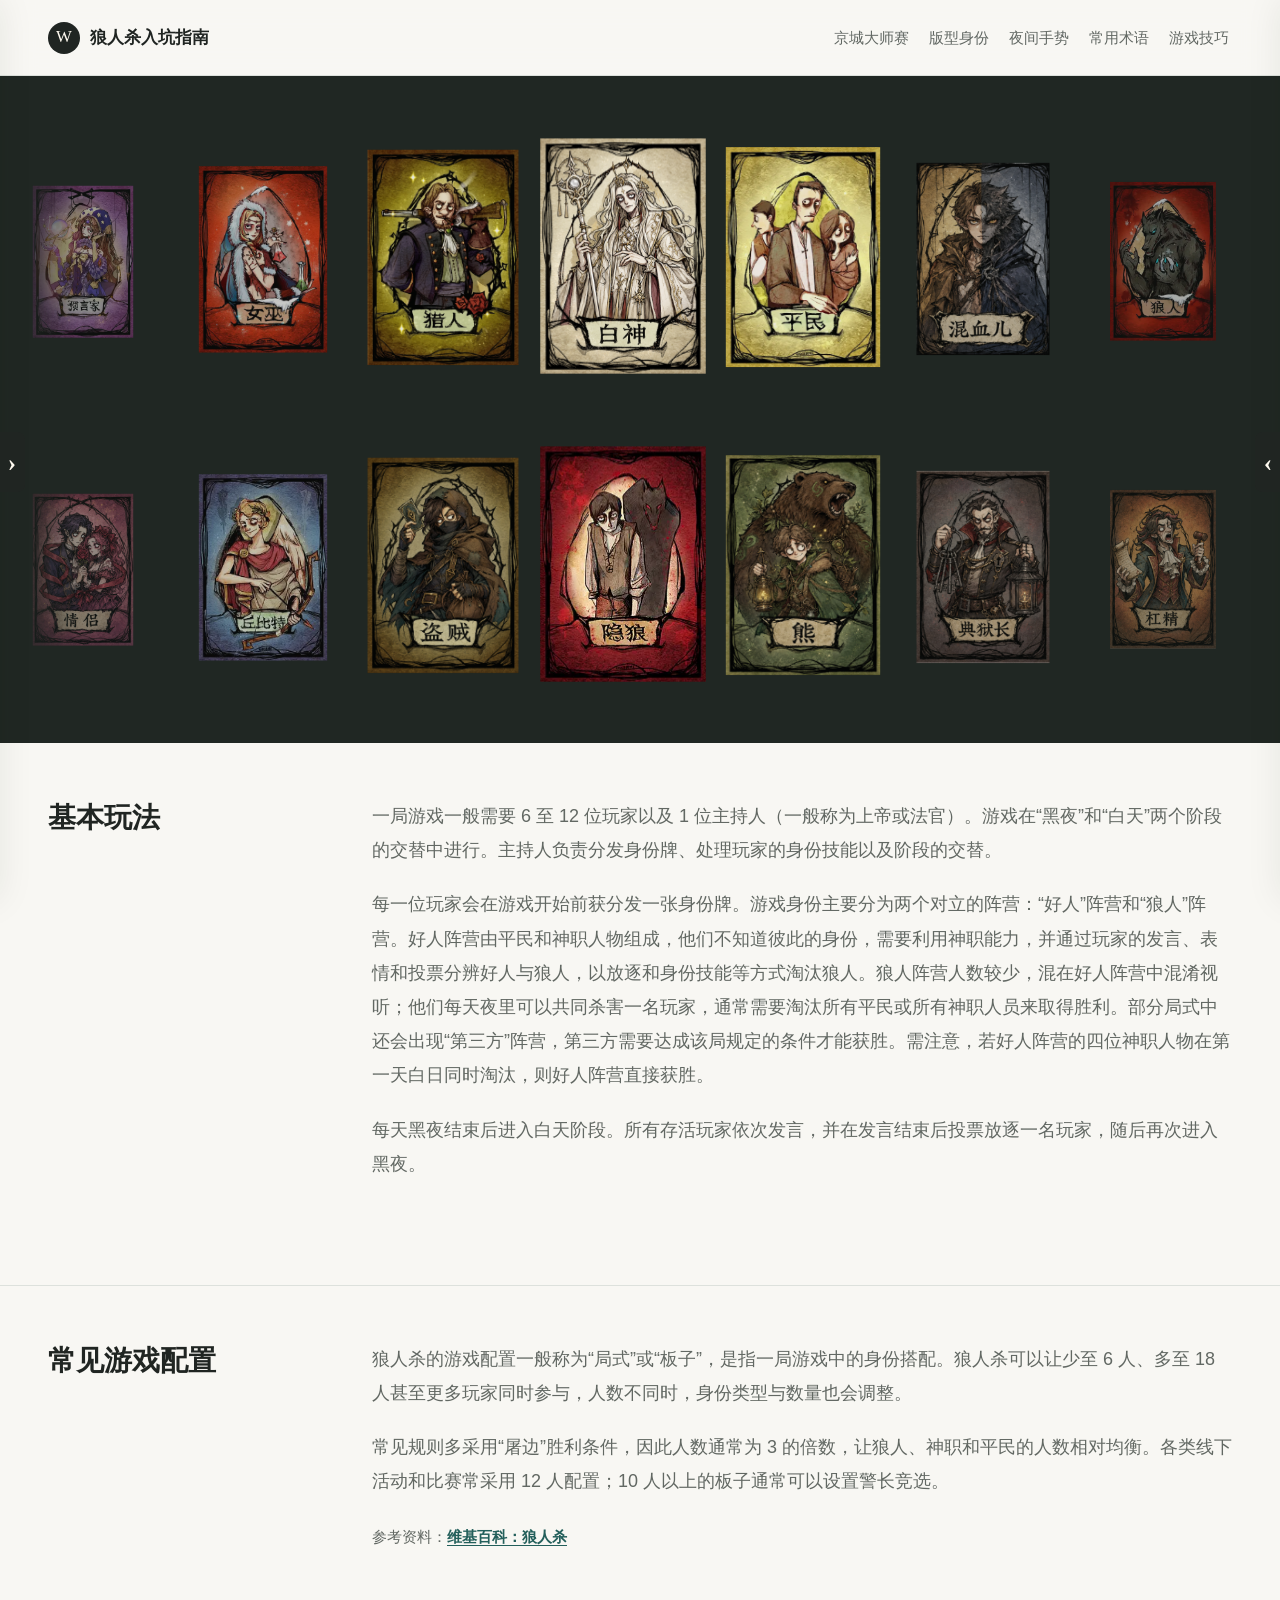
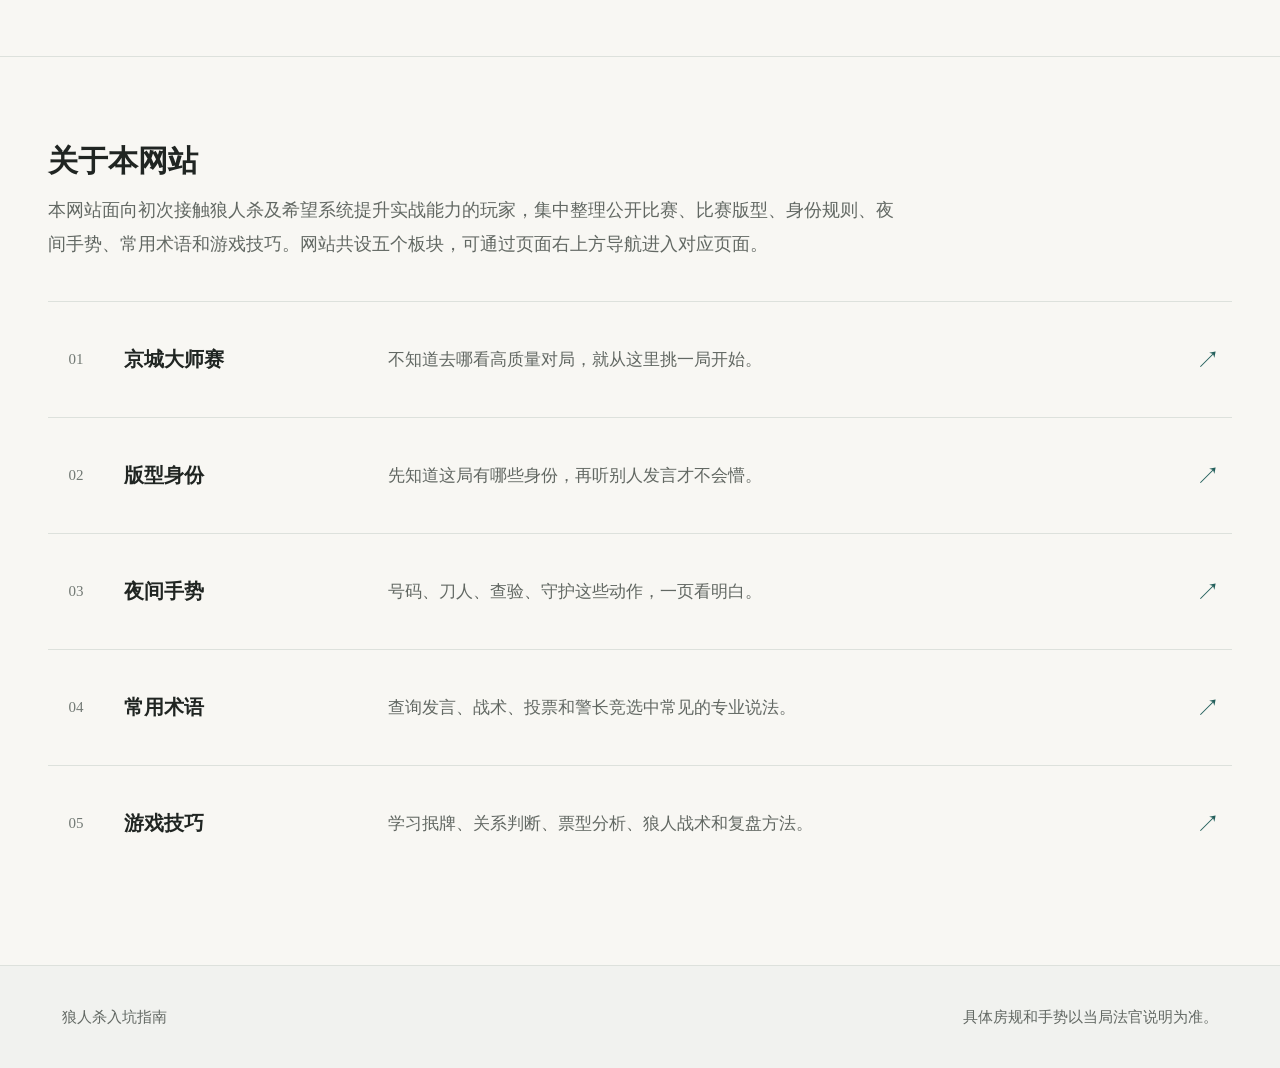
==== commit 9f98f001: "修正身份牌边界和术语并添加安全同步工具" ====
--- a/index.html
+++ b/index.html
@@ -105,7 +105,7 @@
       <p>狼人杀入坑指南</p>
       <p>具体房规和手势以当局法官说明为准。</p>
     </footer>
-  <script src="script.js?v=20260905-guide31"></script>
+  <script src="script.js?v=20260909-guide32"></script>
   </body>
 </html>
 
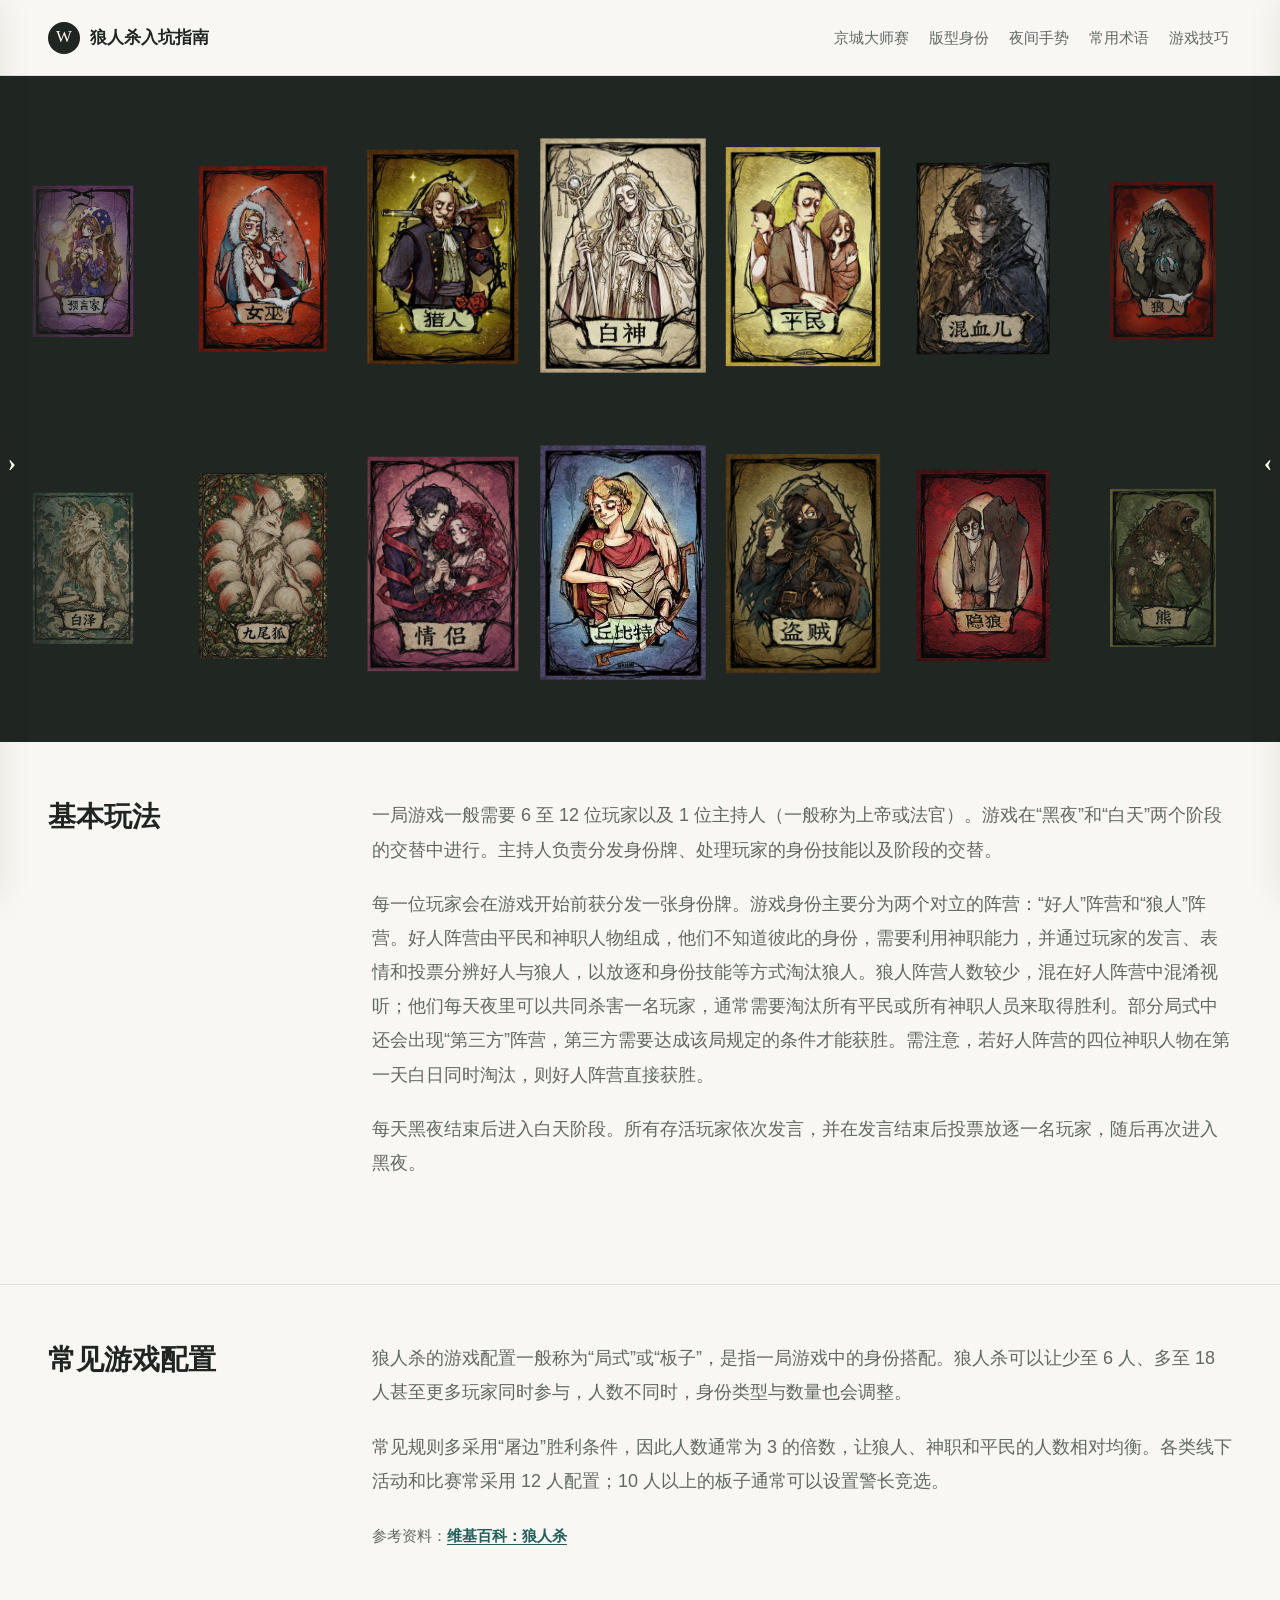
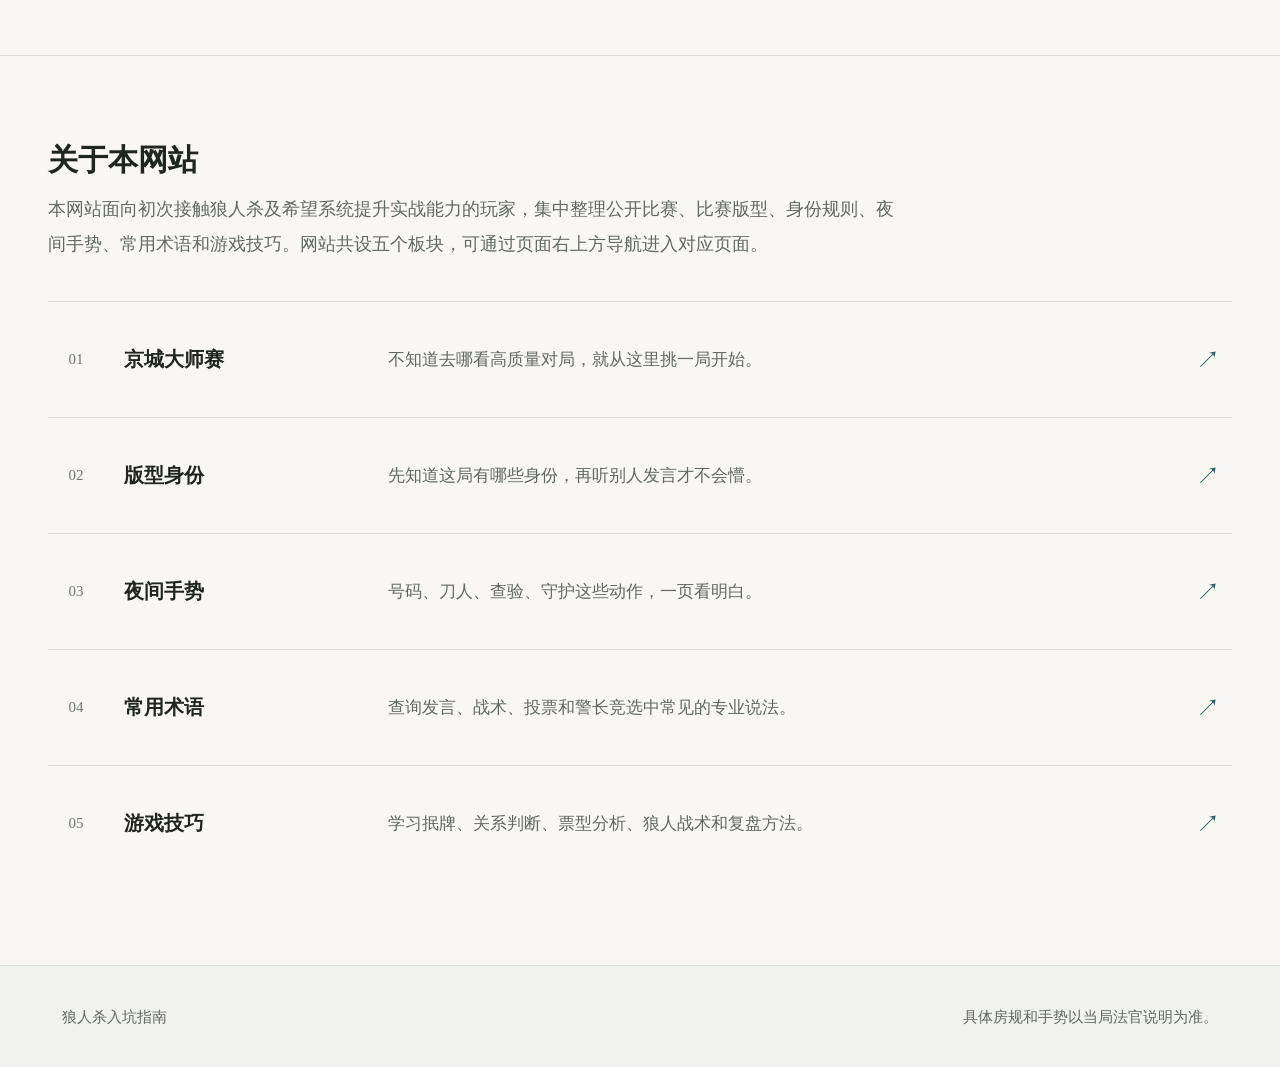
==== commit ecc673da: "更新诡术师身份牌并新增白泽九尾狐及统一边框" ====
--- a/index.html
+++ b/index.html
@@ -9,7 +9,7 @@
       name="description"
       content="狼人杀入门教学网站：了解基本玩法，查询京城大师赛、版型身份、夜间手势、常用术语和游戏技巧。"
     />
-  <link rel="stylesheet" href="styles.css?v=20260905-guide31" />
+  <link rel="stylesheet" href="styles.css?v=20260912-identity34" />
   </head>
   <body class="page-home">
     <a class="skip-link" href="#content">跳到正文</a>
@@ -105,7 +105,7 @@
       <p>狼人杀入坑指南</p>
       <p>具体房规和手势以当局法官说明为准。</p>
     </footer>
-  <script src="script.js?v=20260909-guide32"></script>
+  <script src="script.js?v=20260912-identity34"></script>
   </body>
 </html>
 
--- a/styles.css
+++ b/styles.css
@@ -569,7 +569,7 @@
   display: block;
   flex: 0 0 clamp(112px, 10.4vw, 164px);
   width: clamp(112px, 10.4vw, 164px);
-  aspect-ratio: 480 / 681;
+  aspect-ratio: 480 / 680;
   padding: 0;
   border: 0;
   background: transparent;
@@ -977,7 +977,7 @@
   position: relative;
   isolation: isolate;
   display: grid;
-  aspect-ratio: 480 / 681;
+  aspect-ratio: 480 / 680;
   place-items: center;
   min-width: 0;
   margin: 0;
@@ -1727,7 +1727,7 @@
 .identity-marquee-poster.is-offscreen .identity-marquee-track { animation-play-state: paused; }
 .identity-marquee-card img { filter: drop-shadow(0 12px 18px rgba(0,0,0,.25)); }
 .identity-art-frame { display: block; position: relative; width: 100%; height: 100%; overflow: hidden; background: #202723; }
-.identity-art-frame img { position: absolute; left: var(--art-left, 0%); top: var(--art-top, 0%); width: var(--art-width, 100%); max-width: none; height: var(--art-height, 100%); object-fit: fill; filter: none; animation: none !important; transform: none !important; }
+.identity-art-frame img { position: absolute; left: var(--art-left, 0%); top: var(--art-top, 0%); width: var(--art-width, 100%); max-width: none; height: var(--art-height, 100%); object-fit: var(--art-fit, fill); filter: none; animation: none !important; transform: none !important; }
 .identity-gallery-card:is(:hover, :focus-visible) .identity-art-frame { animation: identity-art-light 3s ease both; }
 @keyframes identity-art-light { 0%, 100% { filter: brightness(1); } 45% { filter: brightness(1.07) saturate(1.08); } }
 .home-introduction .reading-column { display: grid; grid-template-columns: 260px minmax(0,1fr); column-gap: 64px; max-width: none; }
